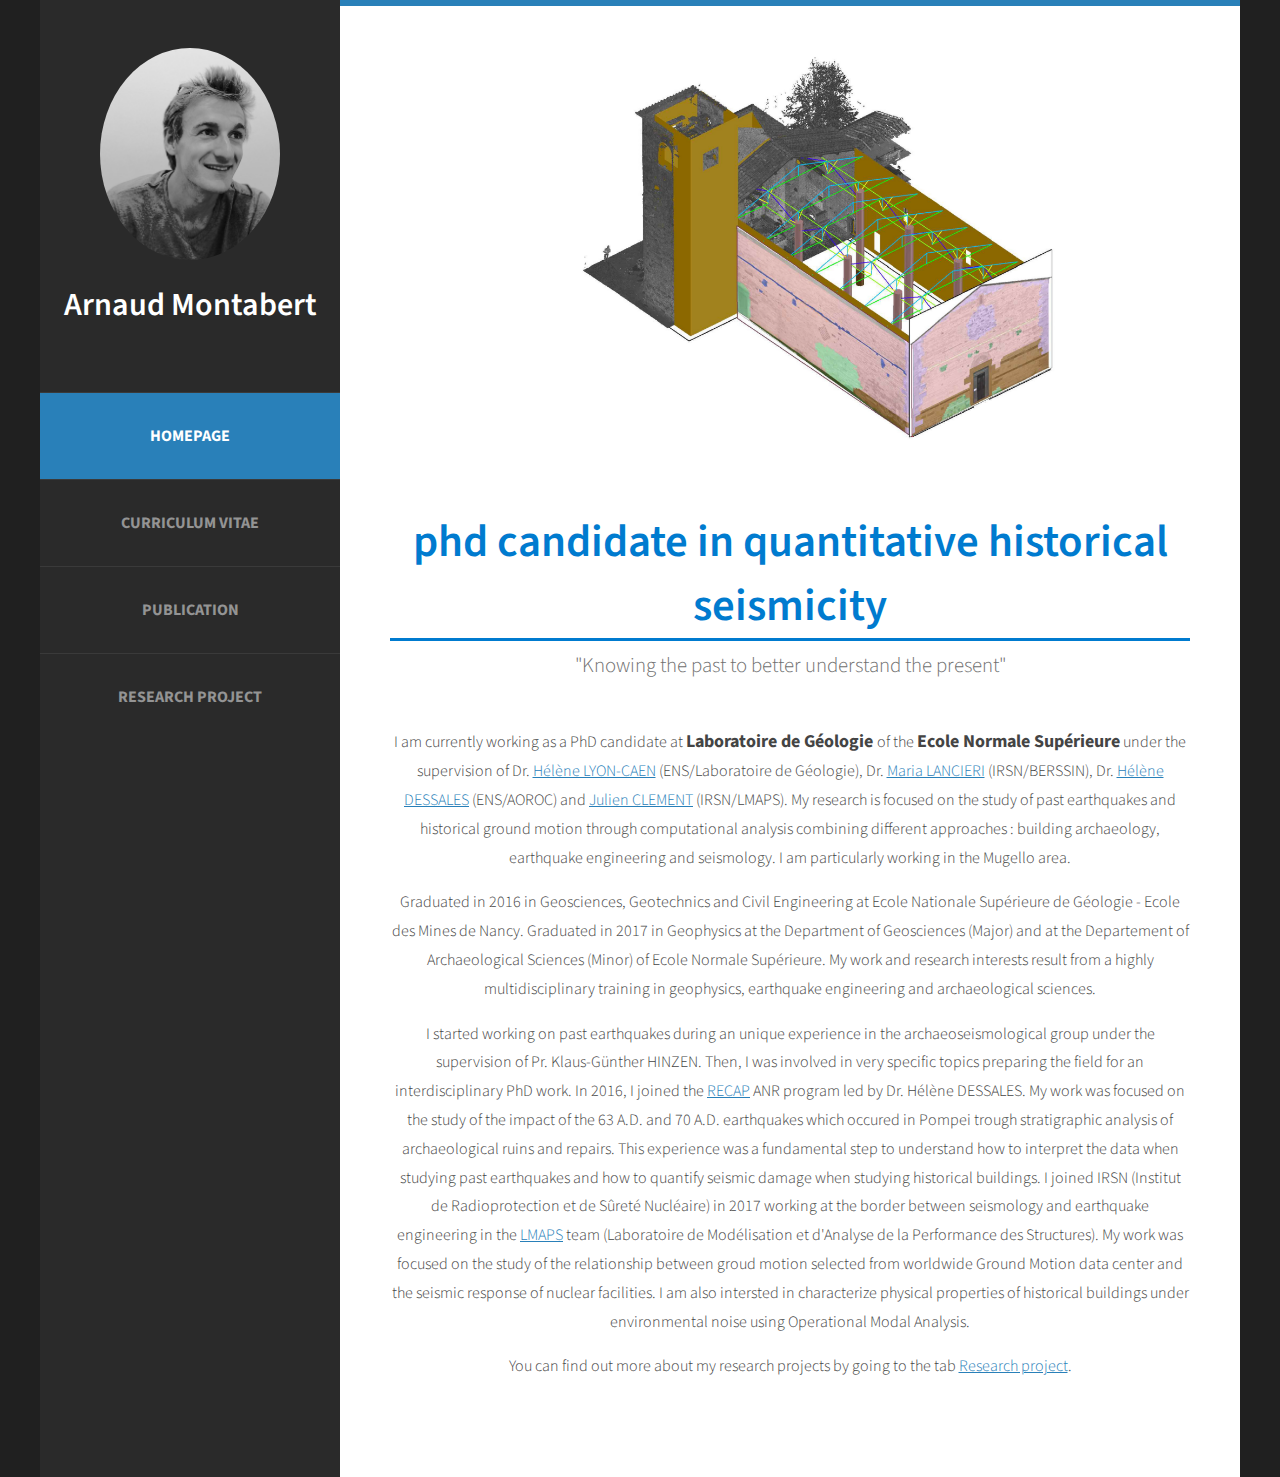
==== index.html @ 7a3ff45e "first commit" ====
<!DOCTYPE html PUBLIC "-//W3C//DTD XHTML 1.0 Strict//EN" "http://www.w3.org/TR/xhtml1/DTD/xhtml1-strict.dtd">
<!--
Design by TEMPLATED
http://templated.co
Released for free under the Creative Commons Attribution License

Name       : Skeleton 
Description: A two-column, fixed-width design with dark color scheme.
Version    : 1.0
Released   : 20130902

-->
<html xmlns="http://www.w3.org/1999/xhtml">
<head>
<meta http-equiv="Content-Type" content="text/html; charset=utf-8" />
<title>Arnaud Montabert : Early Career Researcher in historical seismicity</title>
<meta name="keywords" content="" />
<meta name="description" content="" />
<link href="http://fonts.googleapis.com/css?family=Source+Sans+Pro:200,300,400,600,700,900" rel="stylesheet" />
<link href="default.css" rel="stylesheet" type="text/css" media="all" />
<link href="fonts.css" rel="stylesheet" type="text/css" media="all" />

<!--[if IE 6]><link href="default_ie6.css" rel="stylesheet" type="text/css" /><![endif]-->

</head>
<body>
<div id="page" class="container">
	<div id="header">
		<div id="logo">
			<img src="images/Montabert_Arnaud.jpg" width="60%" alt="" />
			<h1><a href="#">Arnaud Montabert</a></h1>
		</div>
		<div id="menu">
			<ul>
				<li class="current_page_item"><a href="index.html" accesskey="1" title="">Homepage</a></li>
				<li><a href="./CV.html" accesskey="2" title="">Curriculum Vitae</a></li>
				<li><a href="./publication.html" accesskey="3" title="">Publication</a></li>
				<li><a href="./research.html" accesskey="4" title="">Research project</a></li>
			</ul>
		</div>
	</div>
	<div id="main">
		<div id="banner">
			<img src="images/background.png" width="80%" alt=""  />
		</div>
		<div id="welcome">
			<div class="title">
				<h2>PhD candidate in quantitative historical seismicity</h2>
				<span class="byline">"Knowing the past to better understand the present"</span>
			</div>
			<p>I am currently working as a PhD candidate at <strong>Laboratoire de Géologie </strong> of the <strong>Ecole Normale Supérieure</strong> under the supervision of Dr. <a href="http://www.geologie.ens.fr/spiplabocnrs/spip.php?article27&lang=fr" target="_blank">Hélène LYON-CAEN</a> (ENS/Laboratoire de Géologie), Dr.  <a href="https://www.linkedin.com/in/marialancieri/?originalSubdomain=fr" target="_blank">Maria LANCIERI</a> (IRSN/BERSSIN), Dr. <a href= "http://www.archeo.ens.fr/Dessales-Helene.html" target="_blank">Hélène DESSALES</a> (ENS/AOROC) and <a href="https://www.linkedin.com/in/julien-clement-0abb15167/?originalSubdomain=fr"  target="_blank">Julien CLEMENT</a> (IRSN/LMAPS). My research is focused on the study of past earthquakes and historical ground motion through computational analysis combining different approaches : building archaeology, earthquake engineering and seismology. I am particularly working in the Mugello area.
</p>
<p>
Graduated in 2016 in Geosciences, Geotechnics and Civil Engineering at Ecole Nationale Supérieure de Géologie - Ecole des Mines de Nancy. Graduated in 2017 in Geophysics at the Department of Geosciences (Major) and at the Departement of Archaeological Sciences (Minor) of Ecole Normale Supérieure. My work and research interests result from a highly multidisciplinary training in geophysics, earthquake engineering and archaeological sciences.
</p>
<p>
 I started working on past earthquakes during an unique experience in the archaeoseismological group under the supervision of Pr. Klaus-Günther HINZEN. Then, I was involved in very specific topics preparing the field for an interdisciplinary PhD work. In 2016, I joined the <a href="http://recap.huma-num.fr/webpublic/" accesskey="4" title="">RECAP</a> ANR program led by Dr. Hélène DESSALES. My work was focused on the study of the impact of the 63 A.D. and 70 A.D. earthquakes which occured in Pompei trough stratigraphic analysis of archaeological ruins and repairs. This experience was a fundamental step to understand how to interpret the data when studying past earthquakes and how to quantify seismic damage when studying historical buildings. I joined IRSN  (Institut de Radioprotection et de Sûreté Nucléaire) in 2017 working at the border between seismology and earthquake engineering in the <a href ="https://www.irsn.fr/FR/Larecherche/Organisation/equipes/surete-nucleaire/LMAPS/Pages/laboratoire-modelisation-analyse-performance-structures-LMAPS.aspx#.XxvxvhE6_0o" target = "_blanc" >LMAPS</a> team (Laboratoire de Modélisation et d'Analyse de la Performance des Structures). My work was focused on the study of the relationship between groud motion selected from worldwide Ground Motion data center and the seismic response of nuclear facilities. I am also intersted in characterize physical properties of historical buildings under environmental noise using Operational Modal Analysis.
 
</p>

<p>
You can find out more about my research projects by going to the tab <a href="#" accesskey="4" title="">Research project</a>.</p>
		</div>
<!--		<div id="featured">
			<div class="title">
				<h2>Maecenas lectus sapien</h2>
				<span class="byline">Integer sit amet aliquet pretium</span>
			</div>
			<ul class="style1">
				<li class="first">
					<p class="date"><a href="#">Jan<b>05</b></a></p>
					<h3>Amet sed volutpat mauris</h3>
					<p><a href="#">Consectetuer adipiscing elit. Nam pede erat, porta eu, lobortis eget, tempus et, tellus. Etiam neque. Vivamus consequat lorem at nisl. Nullam non wisi a sem semper eleifend. Etiam non felis. Donec ut ante.</a></p>
				</li>
				<li>
					<p class="date"><a href="#">Jan<b>03</b></a></p>
					<h3>Sagittis diam dolor amet</h3>
					<p><a href="#">Etiam non felis. Donec ut ante. In id eros. Suspendisse lacus turpis, cursus egestas at sem. Mauris quam enim, molestie. Donec leo, vivamus fermentum nibh in augue praesent congue rutrum.</a></p>
				</li>
				<li>
					<p class="date"><a href="#">Jan<b>01</b></a></p>
					<h3>Amet sed volutpat mauris</h3>
					<p><a href="#">Consectetuer adipiscing elit. Nam pede erat, porta eu, lobortis eget, tempus et, tellus. Etiam neque. Vivamus consequat lorem at nisl. Nullam non wisi a sem semper eleifend. Etiam non felis. Donec ut ante.</a></p>
				</li>
				<li>
					<p class="date"><a href="#">Dec<b>31</b></a></p>
					<h3>Sagittis diam dolor amet</h3>
					<p><a href="#">Etiam non felis. Donec ut ante. In id eros. Suspendisse lacus turpis, cursus egestas at sem. Mauris quam enim, molestie. Donec leo, vivamus fermentum nibh in augue praesent congue rutrum.</a></p>
				</li>
			</ul>
		</div>
		<div id="copyright">
			<span>&copy; Untitled. All rights reserved. | Photos by <a href="http://fotogrph.com/">Fotogrph</a></span>
			<span>Design by <a href="http://templated.co" rel="nofollow">TEMPLATED</a>.</span>
		</div>
	</div>
</div>-->
</body>
</html>
---- default.css ----
html, body
	{
		height: 100%;
	}
	
	body
	{
		margin: 0px;
		padding: 0px;
		background: #202020;
		font-family: 'Source Sans Pro', sans-serif;
		font-size: 12pt;
		font-weight: 300;
		color: #444444;
	}
	
	
	h1, h2, h3
	{
		margin: 0;
		padding: 0;
		font-weight: 600;
		color: #333333;
	}
	
	p, ol, ul
	{
		margin-top: 0;
	}
	
	ol, ul
	{
		padding: 0;
		list-style: none;
		list-style-type: disc;
	}
	
	p
	{
		line-height: 180%;
	}
	
	strong
	{
		font-weight : bold;
		font-size : 12px;
	}
	
	a
	{
		color: #2980b9;
	}
	
	a:hover
	{
		text-decoration: none;
	}
	
	.container
	{
		overflow: hidden;
		margin: 0em auto;
		width: 1200px;
	}
	
/*********************************************************************************/
/* Image Style                                                                   */
/*********************************************************************************/

	.image
	{
		display: inline-block;
	}
	
	.image img
	{
		display: block;
		width: 100%;
	}
	
	.image-full
	{
		display: block;
		width: 100%;
		margin: 0 0 2em 0;
	}
	
	.image-left
	{
		float: left;
		margin: 0 2em 2em 0;
	}
	
	.image-centered
	{
		display: block;
		margin: 0 0 2em 0;
	}
	
	.image-centered img
	{
		margin: 0 auto;
		width: auto;
	}

/*********************************************************************************/
/* List Styles                                                                   */
/*********************************************************************************/

	ul.style1
	{
		margin: 0 auto;
		padding: 0;
		width: 80%;
		overflow: hidden;
		list-style: none;
		text-align: left;
		color: #6c6c6c
	}
	
	ul.style1 li
	{
		padding: 1.6em 0em 0em 0em;
		margin: 0 0 2.5em 0;
		border-top: 1px solid rgba(0,0,0,.1); 
	}
	
	ul.style1 li:first-child
	{
		border-top: none;
	}
	
	ul.style1 p
	{
		margin: 0;
	}
	
	ul.style1 a
	{
		display: block;
		text-decoration: none;
		color: #2D2D2D;
	}
	
	ul.style1 a:hover
	{
		text-decoration: underline;
	}
	
	ul.style1 h3
	{
		padding: 1em 0em 5px 0em;
		text-transform: uppercase;
		font-size: 1em;
		font-weight: 400;
	}
	
	ul.style1 .first
	{
		padding-top: 0;
		background: none;
	}
	
	ul.style1 .date
	{
		float: left;
		position: relative;
		width: 80px;
		height: 70px;
		margin: 0.5em 1.5em 0em 0.5em;
		padding: 1.5em 0em 1.5em 0em;
		box-shadow: 0px 0px 0px 5px rgba(255,255,255,0.1);
		line-height: normal;
		text-align: center;
		text-transform: uppercase;
		text-shadow: 0px 1px 0px rgba(0,0,0,.2);
		font-size: 1em;
		font-weight: 400;
		border-right: 1px solid rgba(0,0,0,.1); 
	}
	
	ul.style1 .date:after
	{
		content: '';
		display: block;
		position: absolute;
		left: 0;
		top: 0;
		width: 100%;
		height: 100%;
		border-radius: 6px;
	}
	
	ul.style1 .date b
	{
		margin: 0;
		padding: 0;
		display: block;
		margin-top: -5px;
		font-size: 1.8em;
		font-weight: 700;
	}
	
	ul.style1 .date a
	{
	}
	
	ul.style1 .date a:hover
	{
		text-decoration: none;
	}


/*********************************************************************************/
/* Social Icon Styles                                                            */
/*********************************************************************************/

	ul.contact
	{
		margin: 0;
		padding: 2em 0em 0em 0em;
		list-style: none;
	}
	
	ul.contact li
	{
		display: inline-block;
		padding: 0em 0.30em;
		font-size: 1em;
	}
	
	ul.contact li span
	{
		display: none;
		margin: 0;
		padding: 0;
	}
	
	ul.contact li a
	{
		color: #FFF;
	}
	
	ul.contact li a:before
	{
		display: inline-block;
		background: #3f3f3f;
		width: 40px;
		height: 40px;
		line-height: 40px;
		border-radius: 20px;
		text-align: center;
		color: #FFFFFF;
	}
	
	ul.contact li a.icon-twitter:before { background: #2DAAE4; }
	ul.contact li a.icon-facebook:before { background: #39599F; }
	ul.contact li a.icon-dribbble:before { background: #C4376B;	}
	ul.contact li a.icon-tumblr:before { background: #31516A; }
	ul.contact li a.icon-rss:before { background: #F2600B; }

/*********************************************************************************/
/* Button Style                                                                  */
/*********************************************************************************/

	.button
	{
		display: inline-block;
		padding: 1em 3em 1em 2em;
		letter-spacing: 0.20em;
		text-decoration: none;
		text-transform: uppercase;
		font-weight: 400;
		font-size: 0.90em;
		color: #FFF;
	}
	
	.button:before
	{
		display: inline-block;
		background: #FFC31F;
		margin-right: 1em;
		width: 40px;
		height: 40px;
		line-height: 40px;
		border-radius: 20px;
		text-align: center;
		color: #272925;
	}
		
/*********************************************************************************/
/* 4-column                                                                      */
/*********************************************************************************/

	.box1,
	.box2,
	.box3,
	.box4
	{
		width: 235px;
	}
	
	.box1,
	.box2,
	.box3,
	{
		float: left;
		margin-right: 20px;
	}
	
	.box4
	{
		float: right;
	}
	
/*********************************************************************************/
/* 3-column                                                                      */
/*********************************************************************************/

	.boxA,
	.boxB,
	.boxC
	{
		width: 320px;
	}

	.boxA,
	.boxB,
	{
		float: left;
		margin-right: 20px;
	}
	
	.boxC
	{
		float: right;
	}

/*********************************************************************************/
/* 2-column                                                                      */
/*********************************************************************************/

	.tbox1,
	.tbox2
	{
		width: 575px;
	}
	
	.tbox1
	{
		float: left;
	}

	.tbox2
	{
		float: right;
	}

/*********************************************************************************/
/* Heading Titles                                                                */
/*********************************************************************************/

	.title
	{
		margin-bottom: 3em;
	}
	
	.title h2
	{
		text-transform: lowercase;
		font-size: 2.8em;
	}
	
	.title .byline
	{
		font-size: 1.3em;
		color: #6F6F6F;
	}
		
/*********************************************************************************/
/* Header                                                                        */
/*********************************************************************************/

	#header
	{
		position: relative;
		float: left;
		width: 300px;
		padding: 3em 0em;
	}

/*********************************************************************************/
/* Logo                                                                          */
/*********************************************************************************/

	#logo
	{
		text-align: center;
		margin-bottom: 4em;
	}
	
	#logo h1
	{
		display: block;
	}
	
	#logo a
	{
		text-decoration: none;
		color: #FFF;
	}
	
	#logo span
	{
		padding-right: 0.5em;
		text-transform: uppercase;
		font-size: 0.90em;
		color: rgba(255,255,255,0.3);
	}

	#logo span a
	{
		color: rgba(255,255,255,0.5);
	}
	
	#logo img
	{
		display: inline-block;
		margin-bottom: 1em;
		border-radius: 100%;
	}

/*********************************************************************************/
/* Menu                                                                          */
/*********************************************************************************/

	#menu
	{
	}
	
	#menu ul
	{
	}
	
	#menu li
	{
		border-top: 1px solid rgba(255,255,255,0.08);
	}
	
	#menu li a, #menu li span
	{
		display: block;
		padding: 2em 1.5em;
		text-align: center;
		text-decoration:  none;
		text-transform: uppercase;
		font-weight: 700;
		color: rgba(255,255,255,0.5);
	}
	
	#menu li:hover a, #menu li.active a, #menu li.active span
	{
	}
	
	#menu .current_page_item a
	{
		background: #2980b9;
		color: rgba(255,255,255,1);
	}
	
	#menu .icon
	{
	}

/*********************************************************************************/
/* Banner                                                                        */
/*********************************************************************************/

	#banner
	{
		margin-bottom: 4em;
	}

/*********************************************************************************/
/* Page                                                                          */
/*********************************************************************************/

	#page
	{
		background: #2a2a2a;
	}

/*********************************************************************************/
/* Main                                                                          */
/*********************************************************************************/

	#main
	{
		overflow: hidden;
		float: right;
		width: 800px;
		padding: 3em 50px 5em 50px;
		background: #FFF;
		border-top: 6px solid #2980b9;
		text-align: center;
	}

/*********************************************************************************/
/* Featured                                                                      */
/*********************************************************************************/

	#featured
	{
		overflow: hidden;
		margin-bottom: 3em;
		padding-top: 5em;
		border-top: 1px solid rgba(0,0,0,0.08);
	}

/*********************************************************************************/
/* Sidebar                                                                       */
/*********************************************************************************/

	#sidebar
	{
	}

/*********************************************************************************/
/* Footer                                                                        */
/*********************************************************************************/

	#footer
	{
	}

/*********************************************************************************/
/* Copyright                                                                     */
/*********************************************************************************/

	#copyright
	{
		overflow: hidden;
		padding: 5em 0em;
		border-top: 1px solid rgba(0,0,0,0.08);
	}
	
	#copyright span
	{
		display: block;
		letter-spacing: 0.20em;
		line-height: 2.5em;
		text-align: center;
		text-transform: uppercase;
		font-size: 0.80em;
		color: rgba(0,0,0,0.7);
	}
	
	#copyright a
	{
		text-decoration: none;
		color: rgba(0,0,0,0.9);
	}

	.fa
	{
		display: block;
		color: #000;
		background: red;
	}

/*********************************************************************************/
/* PUBLICATION                                                                   */
/*********************************************************************************/
.sec-right-pu{
	margin-left : 70px;			
}
p.forma-one-line-pu-l {
margin-bottom : 1px;
}
p.forma-one-line-pu-r {
margin-bottom : 1px;
}
p.forma-two-line-pu-l {
margin-bottom : 30px;
}
p.forma-two-line-pu-r {
margin-bottom : 1px;
}
p.forma-three-line-pu-l {
margin-bottom : 68px;
}
p.forma-three-line-pu-r {
margin-bottom : 10px;
}
p.forma-four-line-pu-l {
margin-bottom : 88px;
}
p.forma-four-line-pu-r {
margin-bottom : 1px;
}
p.forma-five-line-pu-l {
margin-bottom : 93px;
}
p.forma-five-line-pu-r {
margin-bottom : 93px;
}


/*********************************************************************************/
/* CV                                                                            */
/*********************************************************************************/
strong{
	font-size : 18px;
}
.section{
	margin-bottom : 20px;
	margin-top : 20px;
	text-align : justify;
}
h2{
	font-size : 20px;
	color : #007bcf;
	text-transform : uppercase;
	border-bottom : 3px solid #007bcf;
	margin-bottom : 10px;
}
.sec-left{
	float : left;
	font-weight : normal;
	font-weight : bold;
	font-style : italic;
	font-size : 16px;
}
.sec-right{
	margin-left : 150px;			
}
.sec-pres{
	margin-left : 1px;			
}
.sec-cl1{
	float : left;
	width : 500px;
	margin-right: 10px;
	font-weight : normal;
	font-size : 16px;
}
.sec-cl2{
	overflow: hidden;
}
.sec-cl3{
	margin-left: 500px;
	width : 300px;
}
.job_title{
	font-weight : bold;
	font-size : 16px;
}
.duree{
	font-weight : normal;
	font-style  : italic;
	font-size   : 14px;
}
/**************************************************************************/
/****                         EN TETE                                  ****/
/**************************************************************************/
p.forma-one-line-ent-l {
margin-bottom : 1px;
}
p.forma-one-line-ent-r {
margin-bottom : 1px;
line-height: 20px;
}
p.forma-six-line-ent-l {
margin-bottom : 1px;
}
p.forma-six-line-ent-r {
margin-bottom : 1px;
line-height: 30px;
}

/**************************************************************************/
/****         definition des paragraphes pour FORMATIONS               ****/
/**************************************************************************/
/*left section */
p.forma-one-line-ed-l {
margin-bottom : 1px;
}
p.forma-two-line-ed-l {
margin-bottom : 30px;
}
p.forma-three-line-ed-l {
margin-bottom : 58px;
}
p.forma-four-line-ed-l {
margin-bottom : 90px;
}
p.forma-five-line-ed-l {
margin-bottom : 97px;
}
p.forma-nine-line-ed-l {
margin-bottom : 182px;
}


/*right section */
p.forma-one-line-ed-r {
margin-bottom : 1px;
}
p.forma-two-line-ed-r {
margin-bottom : 1px;
}
p.forma-three-line-ed-r {
margin-bottom : 1px;
}
p.forma-four-line-ed-r {
margin-bottom : 1px;
}
p.forma-five-line-ed-r {
margin-bottom : 1px;
}
p.forma-nine-line-ed-r {
margin-bottom : 1px;
/*line-height: 20px;*/

}


/**************************************************************************/
/****         definition des paragraphes pour EXPERIENCES              ****/
/**************************************************************************/

p.forma-one-line-exp-l {
margin-bottom : 0px;
}
p.forma-two-line-exp-l {
margin-bottom : 28px;
}
p.forma-three-line-exp-l {
margin-bottom : 30px;
}
p.forma-four-line-exp-l {
margin-bottom : 70px;
}
p.forma-five-line-exp-l {
margin-bottom : 88px;
}
p.forma-six-line-exp-l {
margin-bottom : 115px;
}

p.forma-one-line-exp-r {
margin-bottom : 1px;
}
p.forma-two-line-exp-r {
margin-bottom : 1px;
}
p.forma-three-line-exp-r {
margin-bottom : 1px;
}
p.forma-four-line-exp-r {
margin-bottom : 1px;
}
p.forma-five-line-exp-r {
margin-bottom : 1px;
}
p.forma-six-line-exp-r {
margin-bottom : 1px;
}
/**************************************************************************/
/****                             REAL LIFE                            ****/
/**************************************************************************/
p.forma-one-line-sp-l {
margin-bottom : 1px;
}
p.forma-one-line-sp-r {
margin-bottom : 1px;
}
p.forma-two-line-sp-l {
margin-bottom : 30px;
}
p.forma-two-line-sp-r {
margin-bottom : 1px;
}
p.forma-three-line-sp-l {
margin-bottom : 30px;
}
p.forma-three-line-sp-r {
margin-bottom : 1px;
}
---- fonts.css ----
@charset 'UTF-8';

@font-face{font-family:'FontAwesome';src:url('font/fontawesome-webfont.eot?v=4.0.1');src:url('font/fontawesome-webfont.eot?#iefix&v=4.0.1') format('embedded-opentype'),url('font/fontawesome-webfont.woff?v=4.0.1') format('woff'),url('font/fontawesome-webfont.ttf?v=4.0.1') format('truetype'),url('font/fontawesome-webfont.svg?v=4.0.1#fontawesomeregular') format('svg');font-weight:normal;font-style:normal}

/*********************************************************************************/
/* Icons                                                                         */
/* Powered by Font Awesome by Dave Gandy | http://fontawesome.io                 */
/* Licensed under the SIL OFL 1.1 (font), MIT (CSS)                              */
/*********************************************************************************/

	.fa
	{
		text-decoration: none;
	}

		.fa:before
		{
			display:inline-block;
			font-family: FontAwesome;
			font-size: 1.25em;
			text-decoration: none;
			font-style: normal;
			font-weight: normal;
			line-height: 1;
			-webkit-font-smoothing:antialiased;
			-moz-osx-font-smoothing:grayscale;
		}

		.fa-lg{font-size:1.3333333333333333em;line-height:.75em;vertical-align:-15%}
		.fa-2x{font-size:2em}
		.fa-3x{font-size:3em}
		.fa-4x{font-size:4em}
		.fa-5x{font-size:5em}
		.fa-fw{width:1.2857142857142858em;text-align:center}
		.fa-ul{padding-left:0;margin-left:2.142857142857143em;list-style-type:none}.fa-ul>li{position:relative}
		.fa-li{position:absolute;left:-2.142857142857143em;width:2.142857142857143em;top:.14285714285714285em;text-align:center}.fa-li.fa-lg{left:-1.8571428571428572em}
		.fa-border{padding:.2em .25em .15em;border:solid .08em #eee;border-radius:.1em}
		.pull-right{float:right}
		.pull-left{float:left}
		.fa.pull-left{margin-right:.3em}
		.fa.pull-right{margin-left:.3em}
		.fa-spin{-webkit-animation:spin 2s infinite linear;-moz-animation:spin 2s infinite linear;-o-animation:spin 2s infinite linear;animation:spin 2s infinite linear}
		@-moz-keyframes spin{0%{-moz-transform:rotate(0deg)} 100%{-moz-transform:rotate(359deg)}}@-webkit-keyframes spin{0%{-webkit-transform:rotate(0deg)} 100%{-webkit-transform:rotate(359deg)}}@-o-keyframes spin{0%{-o-transform:rotate(0deg)} 100%{-o-transform:rotate(359deg)}}@-ms-keyframes spin{0%{-ms-transform:rotate(0deg)} 100%{-ms-transform:rotate(359deg)}}@keyframes spin{0%{transform:rotate(0deg)} 100%{transform:rotate(359deg)}}.fa-rotate-90{filter:progid:DXImageTransform.Microsoft.BasicImage(rotation=1);-webkit-transform:rotate(90deg);-moz-transform:rotate(90deg);-ms-transform:rotate(90deg);-o-transform:rotate(90deg);transform:rotate(90deg)}
		.fa-rotate-180{filter:progid:DXImageTransform.Microsoft.BasicImage(rotation=2);-webkit-transform:rotate(180deg);-moz-transform:rotate(180deg);-ms-transform:rotate(180deg);-o-transform:rotate(180deg);transform:rotate(180deg)}
		.fa-rotate-270{filter:progid:DXImageTransform.Microsoft.BasicImage(rotation=3);-webkit-transform:rotate(270deg);-moz-transform:rotate(270deg);-ms-transform:rotate(270deg);-o-transform:rotate(270deg);transform:rotate(270deg)}
		.fa-flip-horizontal{filter:progid:DXImageTransform.Microsoft.BasicImage(rotation=0, mirror=1);-webkit-transform:scale(-1, 1);-moz-transform:scale(-1, 1);-ms-transform:scale(-1, 1);-o-transform:scale(-1, 1);transform:scale(-1, 1)}
		.fa-flip-vertical{filter:progid:DXImageTransform.Microsoft.BasicImage(rotation=2, mirror=1);-webkit-transform:scale(1, -1);-moz-transform:scale(1, -1);-ms-transform:scale(1, -1);-o-transform:scale(1, -1);transform:scale(1, -1)}
		.fa-stack{position:relative;display:inline-block;width:2em;height:2em;line-height:2em;vertical-align:middle}
		.fa-stack-1x,.fa-stack-2x{position:absolute;left:0;width:100%;text-align:center}
		.fa-stack-1x{line-height:inherit}
		.fa-stack-2x{font-size:2em}
		.fa-inverse{color:#fff}
		.fa-glass:before{content:"\f000"}
		.fa-music:before{content:"\f001"}
		.fa-search:before{content:"\f002"}
		.fa-envelope-o:before{content:"\f003"}
		.fa-heart:before{content:"\f004"}
		.fa-star:before{content:"\f005"}
		.fa-star-o:before{content:"\f006"}
		.fa-user:before{content:"\f007"}
		.fa-film:before{content:"\f008"}
		.fa-th-large:before{content:"\f009"}
		.fa-th:before{content:"\f00a"}
		.fa-th-list:before{content:"\f00b"}
		.fa-check:before{content:"\f00c"}
		.fa-times:before{content:"\f00d"}
		.fa-search-plus:before{content:"\f00e"}
		.fa-search-minus:before{content:"\f010"}
		.fa-power-off:before{content:"\f011"}
		.fa-signal:before{content:"\f012"}
		.fa-gear:before,.fa-cog:before{content:"\f013"}
		.fa-trash-o:before{content:"\f014"}
		.fa-home:before{content:"\f015"}
		.fa-file-o:before{content:"\f016"}
		.fa-clock-o:before{content:"\f017"}
		.fa-road:before{content:"\f018"}
		.fa-download:before{content:"\f019"}
		.fa-arrow-circle-o-down:before{content:"\f01a"}
		.fa-arrow-circle-o-up:before{content:"\f01b"}
		.fa-inbox:before{content:"\f01c"}
		.fa-play-circle-o:before{content:"\f01d"}
		.fa-rotate-right:before,.fa-repeat:before{content:"\f01e"}
		.fa-refresh:before{content:"\f021"}
		.fa-list-alt:before{content:"\f022"}
		.fa-lock:before{content:"\f023"}
		.fa-flag:before{content:"\f024"}
		.fa-headphones:before{content:"\f025"}
		.fa-volume-off:before{content:"\f026"}
		.fa-volume-down:before{content:"\f027"}
		.fa-volume-up:before{content:"\f028"}
		.fa-qrcode:before{content:"\f029"}
		.fa-barcode:before{content:"\f02a"}
		.fa-tag:before{content:"\f02b"}
		.fa-tags:before{content:"\f02c"}
		.fa-book:before{content:"\f02d"}
		.fa-bookmark:before{content:"\f02e"}
		.fa-print:before{content:"\f02f"}
		.fa-camera:before{content:"\f030"}
		.fa-font:before{content:"\f031"}
		.fa-bold:before{content:"\f032"}
		.fa-italic:before{content:"\f033"}
		.fa-text-height:before{content:"\f034"}
		.fa-text-width:before{content:"\f035"}
		.fa-align-left:before{content:"\f036"}
		.fa-align-center:before{content:"\f037"}
		.fa-align-right:before{content:"\f038"}
		.fa-align-justify:before{content:"\f039"}
		.fa-list:before{content:"\f03a"}
		.fa-dedent:before,.fa-outdent:before{content:"\f03b"}
		.fa-indent:before{content:"\f03c"}
		.fa-video-camera:before{content:"\f03d"}
		.fa-picture-o:before{content:"\f03e"}
		.fa-pencil:before{content:"\f040"}
		.fa-map-marker:before{content:"\f041"}
		.fa-adjust:before{content:"\f042"}
		.fa-tint:before{content:"\f043"}
		.fa-edit:before,.fa-pencil-square-o:before{content:"\f044"}
		.fa-share-square-o:before{content:"\f045"}
		.fa-check-square-o:before{content:"\f046"}
		.fa-move:before{content:"\f047"}
		.fa-step-backward:before{content:"\f048"}
		.fa-fast-backward:before{content:"\f049"}
		.fa-backward:before{content:"\f04a"}
		.fa-play:before{content:"\f04b"}
		.fa-pause:before{content:"\f04c"}
		.fa-stop:before{content:"\f04d"}
		.fa-forward:before{content:"\f04e"}
		.fa-fast-forward:before{content:"\f050"}
		.fa-step-forward:before{content:"\f051"}
		.fa-eject:before{content:"\f052"}
		.fa-chevron-left:before{content:"\f053"}
		.fa-chevron-right:before{content:"\f054"}
		.fa-plus-circle:before{content:"\f055"}
		.fa-minus-circle:before{content:"\f056"}
		.fa-times-circle:before{content:"\f057"}
		.fa-check-circle:before{content:"\f058"}
		.fa-question-circle:before{content:"\f059"}
		.fa-info-circle:before{content:"\f05a"}
		.fa-crosshairs:before{content:"\f05b"}
		.fa-times-circle-o:before{content:"\f05c"}
		.fa-check-circle-o:before{content:"\f05d"}
		.fa-ban:before{content:"\f05e"}
		.fa-arrow-left:before{content:"\f060"}
		.fa-arrow-right:before{content:"\f061"}
		.fa-arrow-up:before{content:"\f062"}
		.fa-arrow-down:before{content:"\f063"}
		.fa-mail-forward:before,.fa-share:before{content:"\f064"}
		.fa-resize-full:before{content:"\f065"}
		.fa-resize-small:before{content:"\f066"}
		.fa-plus:before{content:"\f067"}
		.fa-minus:before{content:"\f068"}
		.fa-asterisk:before{content:"\f069"}
		.fa-exclamation-circle:before{content:"\f06a"}
		.fa-gift:before{content:"\f06b"}
		.fa-leaf:before{content:"\f06c"}
		.fa-fire:before{content:"\f06d"}
		.fa-eye:before{content:"\f06e"}
		.fa-eye-slash:before{content:"\f070"}
		.fa-warning:before,.fa-exclamation-triangle:before{content:"\f071"}
		.fa-plane:before{content:"\f072"}
		.fa-calendar:before{content:"\f073"}
		.fa-random:before{content:"\f074"}
		.fa-comment:before{content:"\f075"}
		.fa-magnet:before{content:"\f076"}
		.fa-chevron-up:before{content:"\f077"}
		.fa-chevron-down:before{content:"\f078"}
		.fa-retweet:before{content:"\f079"}
		.fa-shopping-cart:before{content:"\f07a"}
		.fa-folder:before{content:"\f07b"}
		.fa-folder-open:before{content:"\f07c"}
		.fa-resize-vertical:before{content:"\f07d"}
		.fa-resize-horizontal:before{content:"\f07e"}
		.fa-bar-chart-o:before{content:"\f080"}
		.fa-twitter-square:before{content:"\f081"}
		.fa-facebook-square:before{content:"\f082"}
		.fa-camera-retro:before{content:"\f083"}
		.fa-key:before{content:"\f084"}
		.fa-gears:before,.fa-cogs:before{content:"\f085"}
		.fa-comments:before{content:"\f086"}
		.fa-thumbs-o-up:before{content:"\f087"}
		.fa-thumbs-o-down:before{content:"\f088"}
		.fa-star-half:before{content:"\f089"}
		.fa-heart-o:before{content:"\f08a"}
		.fa-sign-out:before{content:"\f08b"}
		.fa-linkedin-square:before{content:"\f08c"}
		.fa-thumb-tack:before{content:"\f08d"}
		.fa-external-link:before{content:"\f08e"}
		.fa-sign-in:before{content:"\f090"}
		.fa-trophy:before{content:"\f091"}
		.fa-github-square:before{content:"\f092"}
		.fa-upload:before{content:"\f093"}
		.fa-lemon-o:before{content:"\f094"}
		.fa-phone:before{content:"\f095"}
		.fa-square-o:before{content:"\f096"}
		.fa-bookmark-o:before{content:"\f097"}
		.fa-phone-square:before{content:"\f098"}
		.fa-twitter:before{content:"\f099"}
		.fa-facebook:before{content:"\f09a"}
		.fa-github:before{content:"\f09b"}
		.fa-unlock:before{content:"\f09c"}
		.fa-credit-card:before{content:"\f09d"}
		.fa-rss:before{content:"\f09e"}
		.fa-hdd-o:before{content:"\f0a0"}
		.fa-bullhorn:before{content:"\f0a1"}
		.fa-bell:before{content:"\f0f3"}
		.fa-certificate:before{content:"\f0a3"}
		.fa-hand-o-right:before{content:"\f0a4"}
		.fa-hand-o-left:before{content:"\f0a5"}
		.fa-hand-o-up:before{content:"\f0a6"}
		.fa-hand-o-down:before{content:"\f0a7"}
		.fa-arrow-circle-left:before{content:"\f0a8"}
		.fa-arrow-circle-right:before{content:"\f0a9"}
		.fa-arrow-circle-up:before{content:"\f0aa"}
		.fa-arrow-circle-down:before{content:"\f0ab"}
		.fa-globe:before{content:"\f0ac"}
		.fa-wrench:before{content:"\f0ad"}
		.fa-tasks:before{content:"\f0ae"}
		.fa-filter:before{content:"\f0b0"}
		.fa-briefcase:before{content:"\f0b1"}
		.fa-fullscreen:before{content:"\f0b2"}
		.fa-group:before{content:"\f0c0"}
		.fa-chain:before,.fa-link:before{content:"\f0c1"}
		.fa-cloud:before{content:"\f0c2"}
		.fa-flask:before{content:"\f0c3"}
		.fa-cut:before,.fa-scissors:before{content:"\f0c4"}
		.fa-copy:before,.fa-files-o:before{content:"\f0c5"}
		.fa-paperclip:before{content:"\f0c6"}
		.fa-save:before,.fa-floppy-o:before{content:"\f0c7"}
		.fa-square:before{content:"\f0c8"}
		.fa-reorder:before{content:"\f0c9"}
		.fa-list-ul:before{content:"\f0ca"}
		.fa-list-ol:before{content:"\f0cb"}
		.fa-strikethrough:before{content:"\f0cc"}
		.fa-underline:before{content:"\f0cd"}
		.fa-table:before{content:"\f0ce"}
		.fa-magic:before{content:"\f0d0"}
		.fa-truck:before{content:"\f0d1"}
		.fa-pinterest:before{content:"\f0d2"}
		.fa-pinterest-square:before{content:"\f0d3"}
		.fa-google-plus-square:before{content:"\f0d4"}
		.fa-google-plus:before{content:"\f0d5"}
		.fa-money:before{content:"\f0d6"}
		.fa-caret-down:before{content:"\f0d7"}
		.fa-caret-up:before{content:"\f0d8"}
		.fa-caret-left:before{content:"\f0d9"}
		.fa-caret-right:before{content:"\f0da"}
		.fa-columns:before{content:"\f0db"}
		.fa-unsorted:before,.fa-sort:before{content:"\f0dc"}
		.fa-sort-down:before,.fa-sort-asc:before{content:"\f0dd"}
		.fa-sort-up:before,.fa-sort-desc:before{content:"\f0de"}
		.fa-envelope:before{content:"\f0e0"}
		.fa-linkedin:before{content:"\f0e1"}
		.fa-rotate-left:before,.fa-undo:before{content:"\f0e2"}
		.fa-legal:before,.fa-gavel:before{content:"\f0e3"}
		.fa-dashboard:before,.fa-tachometer:before{content:"\f0e4"}
		.fa-comment-o:before{content:"\f0e5"}
		.fa-comments-o:before{content:"\f0e6"}
		.fa-flash:before,.fa-bolt:before{content:"\f0e7"}
		.fa-sitemap:before{content:"\f0e8"}
		.fa-umbrella:before{content:"\f0e9"}
		.fa-paste:before,.fa-clipboard:before{content:"\f0ea"}
		.fa-lightbulb-o:before{content:"\f0eb"}
		.fa-exchange:before{content:"\f0ec"}
		.fa-cloud-download:before{content:"\f0ed"}
		.fa-cloud-upload:before{content:"\f0ee"}
		.fa-user-md:before{content:"\f0f0"}
		.fa-stethoscope:before{content:"\f0f1"}
		.fa-suitcase:before{content:"\f0f2"}
		.fa-bell-o:before{content:"\f0a2"}
		.fa-coffee:before{content:"\f0f4"}
		.fa-cutlery:before{content:"\f0f5"}
		.fa-file-text-o:before{content:"\f0f6"}
		.fa-building:before{content:"\f0f7"}
		.fa-hospital:before{content:"\f0f8"}
		.fa-ambulance:before{content:"\f0f9"}
		.fa-medkit:before{content:"\f0fa"}
		.fa-fighter-jet:before{content:"\f0fb"}
		.fa-beer:before{content:"\f0fc"}
		.fa-h-square:before{content:"\f0fd"}
		.fa-plus-square:before{content:"\f0fe"}
		.fa-angle-double-left:before{content:"\f100"}
		.fa-angle-double-right:before{content:"\f101"}
		.fa-angle-double-up:before{content:"\f102"}
		.fa-angle-double-down:before{content:"\f103"}
		.fa-angle-left:before{content:"\f104"}
		.fa-angle-right:before{content:"\f105"}
		.fa-angle-up:before{content:"\f106"}
		.fa-angle-down:before{content:"\f107"}
		.fa-desktop:before{content:"\f108"}
		.fa-laptop:before{content:"\f109"}
		.fa-tablet:before{content:"\f10a"}
		.fa-mobile-phone:before,.fa-mobile:before{content:"\f10b"}
		.fa-circle-o:before{content:"\f10c"}
		.fa-quote-left:before{content:"\f10d"}
		.fa-quote-right:before{content:"\f10e"}
		.fa-spinner:before{content:"\f110"}
		.fa-circle:before{content:"\f111"}
		.fa-mail-reply:before,.fa-reply:before{content:"\f112"}
		.fa-github-alt:before{content:"\f113"}
		.fa-folder-o:before{content:"\f114"}
		.fa-folder-open-o:before{content:"\f115"}
		.fa-expand-o:before{content:"\f116"}
		.fa-collapse-o:before{content:"\f117"}
		.fa-smile-o:before{content:"\f118"}
		.fa-frown-o:before{content:"\f119"}
		.fa-meh-o:before{content:"\f11a"}
		.fa-gamepad:before{content:"\f11b"}
		.fa-keyboard-o:before{content:"\f11c"}
		.fa-flag-o:before{content:"\f11d"}
		.fa-flag-checkered:before{content:"\f11e"}
		.fa-terminal:before{content:"\f120"}
		.fa-code:before{content:"\f121"}
		.fa-reply-all:before{content:"\f122"}
		.fa-mail-reply-all:before{content:"\f122"}
		.fa-star-half-empty:before,.fa-star-half-full:before,.fa-star-half-o:before{content:"\f123"}
		.fa-location-arrow:before{content:"\f124"}
		.fa-crop:before{content:"\f125"}
		.fa-code-fork:before{content:"\f126"}
		.fa-unlink:before,.fa-chain-broken:before{content:"\f127"}
		.fa-question:before{content:"\f128"}
		.fa-info:before{content:"\f129"}
		.fa-exclamation:before{content:"\f12a"}
		.fa-superscript:before{content:"\f12b"}
		.fa-subscript:before{content:"\f12c"}
		.fa-eraser:before{content:"\f12d"}
		.fa-puzzle-piece:before{content:"\f12e"}
		.fa-microphone:before{content:"\f130"}
		.fa-microphone-slash:before{content:"\f131"}
		.fa-shield:before{content:"\f132"}
		.fa-calendar-o:before{content:"\f133"}
		.fa-fire-extinguisher:before{content:"\f134"}
		.fa-rocket:before{content:"\f135"}
		.fa-maxcdn:before{content:"\f136"}
		.fa-chevron-circle-left:before{content:"\f137"}
		.fa-chevron-circle-right:before{content:"\f138"}
		.fa-chevron-circle-up:before{content:"\f139"}
		.fa-chevron-circle-down:before{content:"\f13a"}
		.fa-html5:before{content:"\f13b"}
		.fa-css3:before{content:"\f13c"}
		.fa-anchor:before{content:"\f13d"}
		.fa-unlock-o:before{content:"\f13e"}
		.fa-bullseye:before{content:"\f140"}
		.fa-ellipsis-horizontal:before{content:"\f141"}
		.fa-ellipsis-vertical:before{content:"\f142"}
		.fa-rss-square:before{content:"\f143"}
		.fa-play-circle:before{content:"\f144"}
		.fa-ticket:before{content:"\f145"}
		.fa-minus-square:before{content:"\f146"}
		.fa-minus-square-o:before{content:"\f147"}
		.fa-level-up:before{content:"\f148"}
		.fa-level-down:before{content:"\f149"}
		.fa-check-square:before{content:"\f14a"}
		.fa-pencil-square:before{content:"\f14b"}
		.fa-external-link-square:before{content:"\f14c"}
		.fa-share-square:before{content:"\f14d"}
		.fa-compass:before{content:"\f14e"}
		.fa-toggle-down:before,.fa-caret-square-o-down:before{content:"\f150"}
		.fa-toggle-up:before,.fa-caret-square-o-up:before{content:"\f151"}
		.fa-toggle-right:before,.fa-caret-square-o-right:before{content:"\f152"}
		.fa-euro:before,.fa-eur:before{content:"\f153"}
		.fa-gbp:before{content:"\f154"}
		.fa-dollar:before,.fa-usd:before{content:"\f155"}
		.fa-rupee:before,.fa-inr:before{content:"\f156"}
		.fa-cny:before,.fa-rmb:before,.fa-yen:before,.fa-jpy:before{content:"\f157"}
		.fa-ruble:before,.fa-rouble:before,.fa-rub:before{content:"\f158"}
		.fa-won:before,.fa-krw:before{content:"\f159"}
		.fa-bitcoin:before,.fa-btc:before{content:"\f15a"}
		.fa-file:before{content:"\f15b"}
		.fa-file-text:before{content:"\f15c"}
		.fa-sort-alpha-asc:before{content:"\f15d"}
		.fa-sort-alpha-desc:before{content:"\f15e"}
		.fa-sort-amount-asc:before{content:"\f160"}
		.fa-sort-amount-desc:before{content:"\f161"}
		.fa-sort-numeric-asc:before{content:"\f162"}
		.fa-sort-numeric-desc:before{content:"\f163"}
		.fa-thumbs-up:before{content:"\f164"}
		.fa-thumbs-down:before{content:"\f165"}
		.fa-youtube-square:before{content:"\f166"}
		.fa-youtube:before{content:"\f167"}
		.fa-xing:before{content:"\f168"}
		.fa-xing-square:before{content:"\f169"}
		.fa-youtube-play:before{content:"\f16a"}
		.fa-dropbox:before{content:"\f16b"}
		.fa-stack-overflow:before{content:"\f16c"}
		.fa-instagram:before{content:"\f16d"}
		.fa-flickr:before{content:"\f16e"}
		.fa-adn:before{content:"\f170"}
		.fa-bitbucket:before{content:"\f171"}
		.fa-bitbucket-square:before{content:"\f172"}
		.fa-tumblr:before{content:"\f173"}
		.fa-tumblr-square:before{content:"\f174"}
		.fa-long-arrow-down:before{content:"\f175"}
		.fa-long-arrow-up:before{content:"\f176"}
		.fa-long-arrow-left:before{content:"\f177"}
		.fa-long-arrow-right:before{content:"\f178"}
		.fa-apple:before{content:"\f179"}
		.fa-windows:before{content:"\f17a"}
		.fa-android:before{content:"\f17b"}
		.fa-linux:before{content:"\f17c"}
		.fa-dribbble:before{content:"\f17d"}
		.fa-skype:before{content:"\f17e"}
		.fa-foursquare:before{content:"\f180"}
		.fa-trello:before{content:"\f181"}
		.fa-female:before{content:"\f182"}
		.fa-male:before{content:"\f183"}
		.fa-gittip:before{content:"\f184"}
		.fa-sun-o:before{content:"\f185"}
		.fa-moon-o:before{content:"\f186"}
		.fa-archive:before{content:"\f187"}
		.fa-bug:before{content:"\f188"}
		.fa-vk:before{content:"\f189"}
		.fa-weibo:before{content:"\f18a"}
		.fa-renren:before{content:"\f18b"}
		.fa-pagelines:before{content:"\f18c"}
		.fa-stack-exchange:before{content:"\f18d"}
		.fa-arrow-circle-o-right:before{content:"\f18e"}
		.fa-arrow-circle-o-left:before{content:"\f190"}
		.fa-toggle-left:before,.fa-caret-square-o-left:before{content:"\f191"}
		.fa-dot-circle-o:before{content:"\f192"}
		.fa-wheelchair:before{content:"\f193"}
		.fa-vimeo-square:before{content:"\f194"}
		.fa-turkish-lira:before,.fa-try:before{content:"\f195"}
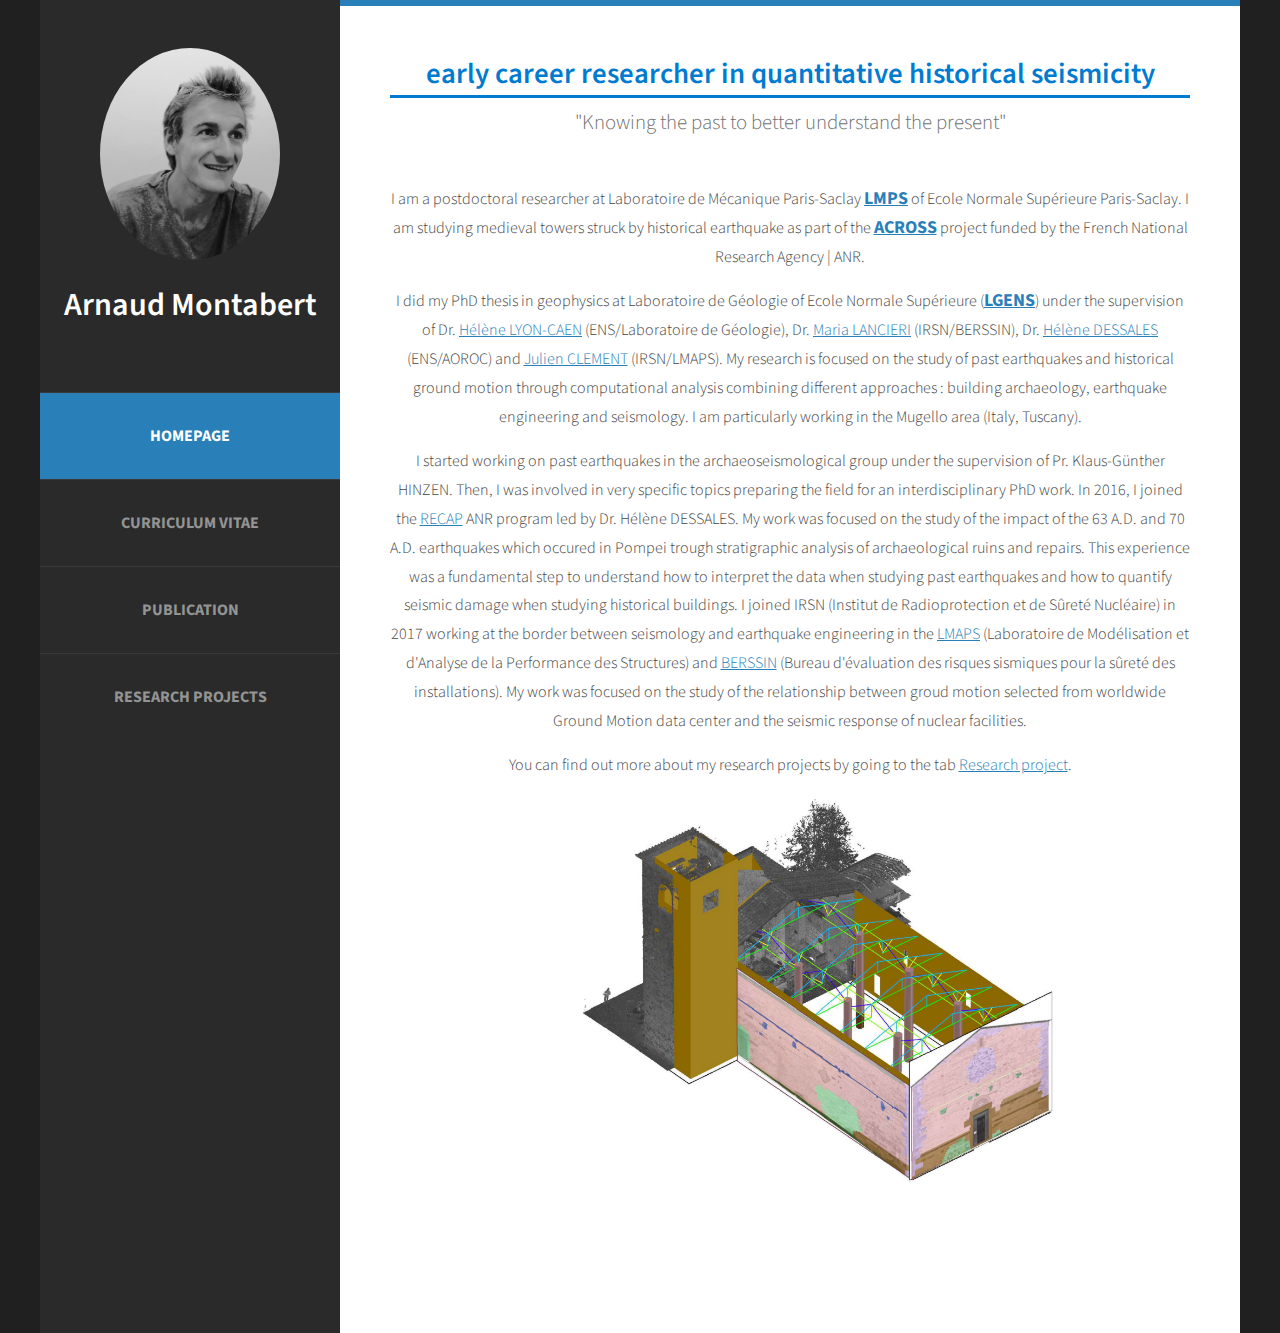
==== commit db1bea09: "Mis a jour de la page de presentation + CV + publications + ecriture de la page Research project" ====
--- a/index.html
+++ b/index.html
@@ -35,31 +35,37 @@
 				<li class="current_page_item"><a href="index.html" accesskey="1" title="">Homepage</a></li>
 				<li><a href="./CV.html" accesskey="2" title="">Curriculum Vitae</a></li>
 				<li><a href="./publication.html" accesskey="3" title="">Publication</a></li>
-				<li><a href="./research.html" accesskey="4" title="">Research project</a></li>
+				<li><a href="./research.html" accesskey="4" title="">Research projects</a></li>
 			</ul>
 		</div>
 	</div>
 	<div id="main">
-		<div id="banner">
+		<!--<div id="banner">
 			<img src="images/background.png" width="80%" alt=""  />
-		</div>
+		</div>-->
 		<div id="welcome">
 			<div class="title">
-				<h2>PhD candidate in quantitative historical seismicity</h2>
+				<h2>Early Career Researcher in quantitative historical seismicity</h2>
 				<span class="byline">"Knowing the past to better understand the present"</span>
 			</div>
-			<p>I am currently working as a PhD candidate at <strong>Laboratoire de Géologie </strong> of the <strong>Ecole Normale Supérieure</strong> under the supervision of Dr. <a href="http://www.geologie.ens.fr/spiplabocnrs/spip.php?article27&lang=fr" target="_blank">Hélène LYON-CAEN</a> (ENS/Laboratoire de Géologie), Dr.  <a href="https://www.linkedin.com/in/marialancieri/?originalSubdomain=fr" target="_blank">Maria LANCIERI</a> (IRSN/BERSSIN), Dr. <a href= "http://www.archeo.ens.fr/Dessales-Helene.html" target="_blank">Hélène DESSALES</a> (ENS/AOROC) and <a href="https://www.linkedin.com/in/julien-clement-0abb15167/?originalSubdomain=fr"  target="_blank">Julien CLEMENT</a> (IRSN/LMAPS). My research is focused on the study of past earthquakes and historical ground motion through computational analysis combining different approaches : building archaeology, earthquake engineering and seismology. I am particularly working in the Mugello area.
+			<p>
+			I am a postdoctoral researcher at Laboratoire de Mécanique Paris-Saclay <strong><a href="https://ens-paris-saclay.fr/recherche/laboratoires-et-instituts/laboratoire-de-mecanique-paris-saclay-lmps" target="_blank">LMPS</a></strong> of Ecole Normale Supérieure Paris-Saclay. I am studying medieval towers struck by historical earthquake as part of the <strong> <a href="https://across-project.github.io/" target="_blank">ACROSS</a></strong> project funded by the French National Research Agency | ANR. 
+			</p>
+
+			<p>I did my PhD thesis in geophysics at Laboratoire de Géologie of Ecole Normale Supérieure (<strong><a href="http://www.geologie.ens.fr" target="_blank">LGENS</a></strong>) under the supervision of Dr. <a href="http://www.geologie.ens.fr/spiplabocnrs/spip.php?article27&lang=fr" target="_blank">Hélène LYON-CAEN</a> (ENS/Laboratoire de Géologie), Dr.  <a href="https://www.linkedin.com/in/marialancieri/?originalSubdomain=fr" target="_blank">Maria LANCIERI</a> (IRSN/BERSSIN), Dr. <a href= "http://www.archeo.ens.fr/Dessales-Helene.html" target="_blank">Hélène DESSALES</a> (ENS/AOROC) and <a href="https://www.linkedin.com/in/julien-clement-0abb15167/?originalSubdomain=fr"  target="_blank">Julien CLEMENT</a> (IRSN/LMAPS). My research is focused on the study of past earthquakes and historical ground motion through computational analysis combining different approaches : building archaeology, earthquake engineering and seismology. I am particularly working in the Mugello area (Italy, Tuscany).
 </p>
+<!--<p>
+Graduated in 2016 in Geosciences, Geotechnics and Civil Engineering at Ecole Nationale Supérieure de Géologie - Ecole des Mines de Nancy. Graduated in 2017 in Geophysics at the Department of Geosciences (Major) and at the Departement of Archaeological Sciences (Minor) of Ecole Normale Supérieure. My work and research interests result from a highly multidisciplinary training in geophysics, earthquake engineering and archaeological sciences.
+</p>-->
 <p>
-Graduated in 2016 in Geosciences, Geotechnics and Civil Engineering at Ecole Nationale Supérieure de Géologie - Ecole des Mines de Nancy. Graduated in 2017 in Geophysics at the Department of Geosciences (Major) and at the Departement of Archaeological Sciences (Minor) of Ecole Normale Supérieure. My work and research interests result from a highly multidisciplinary training in geophysics, earthquake engineering and archaeological sciences.
-</p>
-<p>
- I started working on past earthquakes during an unique experience in the archaeoseismological group under the supervision of Pr. Klaus-Günther HINZEN. Then, I was involved in very specific topics preparing the field for an interdisciplinary PhD work. In 2016, I joined the <a href="http://recap.huma-num.fr/webpublic/" accesskey="4" title="">RECAP</a> ANR program led by Dr. Hélène DESSALES. My work was focused on the study of the impact of the 63 A.D. and 70 A.D. earthquakes which occured in Pompei trough stratigraphic analysis of archaeological ruins and repairs. This experience was a fundamental step to understand how to interpret the data when studying past earthquakes and how to quantify seismic damage when studying historical buildings. I joined IRSN  (Institut de Radioprotection et de Sûreté Nucléaire) in 2017 working at the border between seismology and earthquake engineering in the <a href ="https://www.irsn.fr/FR/Larecherche/Organisation/equipes/surete-nucleaire/LMAPS/Pages/laboratoire-modelisation-analyse-performance-structures-LMAPS.aspx#.XxvxvhE6_0o" target = "_blanc" >LMAPS</a> team (Laboratoire de Modélisation et d'Analyse de la Performance des Structures). My work was focused on the study of the relationship between groud motion selected from worldwide Ground Motion data center and the seismic response of nuclear facilities. I am also intersted in characterize physical properties of historical buildings under environmental noise using Operational Modal Analysis.
- 
+ I started working on past earthquakes in the archaeoseismological group under the supervision of Pr. Klaus-Günther HINZEN. Then, I was involved in very specific topics preparing the field for an interdisciplinary PhD work. In 2016, I joined the <a href="http://recap.huma-num.fr/webpublic/" accesskey="4" title="">RECAP</a> ANR program led by Dr. Hélène DESSALES. My work was focused on the study of the impact of the 63 A.D. and 70 A.D. earthquakes which occured in Pompei trough stratigraphic analysis of archaeological ruins and repairs. This experience was a fundamental step to understand how to interpret the data when studying past earthquakes and how to quantify seismic damage when studying historical buildings. I joined IRSN  (Institut de Radioprotection et de Sûreté Nucléaire) in 2017 working at the border between seismology and earthquake engineering in the <a href ="https://www.irsn.fr/FR/Larecherche/Organisation/equipes/surete-nucleaire/LMAPS/Pages/laboratoire-modelisation-analyse-performance-structures-LMAPS.aspx#.XxvxvhE6_0o" target = "_blanc" >LMAPS</a> (Laboratoire de Modélisation et d'Analyse de la Performance des Structures) and <a href="https://www.irsn.fr/FR/Larecherche/Organisation/equipes/environnement/Berssin/Pages/Bureau-evaluation-risques-sismiques-surete-installations.aspx" target="_blank">BERSSIN</a> (Bureau d'évaluation des risques sismiques pour la sûreté des installations). My work was focused on the study of the relationship between groud motion selected from worldwide Ground Motion data center and the seismic response of nuclear facilities.
 </p>
 
 <p>
 You can find out more about my research projects by going to the tab <a href="#" accesskey="4" title="">Research project</a>.</p>
+		</div>
+		<div id="banner">
+			<img src="images/background.png" width="80%" alt=""  />
 		</div>
 <!--		<div id="featured">
 			<div class="title">
--- a/default.css
+++ b/default.css
@@ -368,7 +368,7 @@
 	.title h2
 	{
 		text-transform: lowercase;
-		font-size: 2.8em;
+		font-size: 1.8em;
 	}
 	
 	.title .byline
@@ -581,13 +581,13 @@
 margin-bottom : 1px;
 }
 p.forma-two-line-pu-l {
-margin-bottom : 30px;
+margin-bottom : 32px;
 }
 p.forma-two-line-pu-r {
 margin-bottom : 1px;
 }
 p.forma-three-line-pu-l {
-margin-bottom : 68px;
+margin-bottom : 72px;
 }
 p.forma-three-line-pu-r {
 margin-bottom : 10px;
@@ -653,7 +653,7 @@
 }
 .job_title{
 	font-weight : bold;
-	font-size : 16px;
+	font-size : 14px;
 }
 .duree{
 	font-weight : normal;
@@ -683,22 +683,22 @@
 /**************************************************************************/
 /*left section */
 p.forma-one-line-ed-l {
-margin-bottom : 1px;
+margin-bottom :2px;
 }
 p.forma-two-line-ed-l {
+margin-bottom : 28px;
+}
+p.forma-three-line-ed-l {
 margin-bottom : 30px;
 }
-p.forma-three-line-ed-l {
-margin-bottom : 58px;
-}
 p.forma-four-line-ed-l {
-margin-bottom : 90px;
+margin-bottom : 95px;
 }
 p.forma-five-line-ed-l {
-margin-bottom : 97px;
+margin-bottom : 103px;
 }
 p.forma-nine-line-ed-l {
-margin-bottom : 182px;
+margin-bottom : 188px;
 }
 
 
@@ -736,16 +736,16 @@
 margin-bottom : 28px;
 }
 p.forma-three-line-exp-l {
-margin-bottom : 30px;
+margin-bottom : 45px;
 }
 p.forma-four-line-exp-l {
-margin-bottom : 70px;
+margin-bottom : 67px;
 }
 p.forma-five-line-exp-l {
-margin-bottom : 88px;
+margin-bottom : 97px;
 }
 p.forma-six-line-exp-l {
-margin-bottom : 115px;
+margin-bottom : 85px;
 }
 
 p.forma-one-line-exp-r {
@@ -788,7 +788,20 @@
 margin-bottom : 1px;
 }
 
-
-
-
-
+/**************************************************************************/
+/****                           RESEARCH PROJECT                       ****/
+/**************************************************************************/
+
+img.forma-im {
+margin-bottom : 1px;
+}
+
+#hpr  {
+float: right;    
+ margin: 0 0 0 15px;
+}
+
+#hpl  {
+float: left;    
+ margin: 0 0 0 15px;
+}
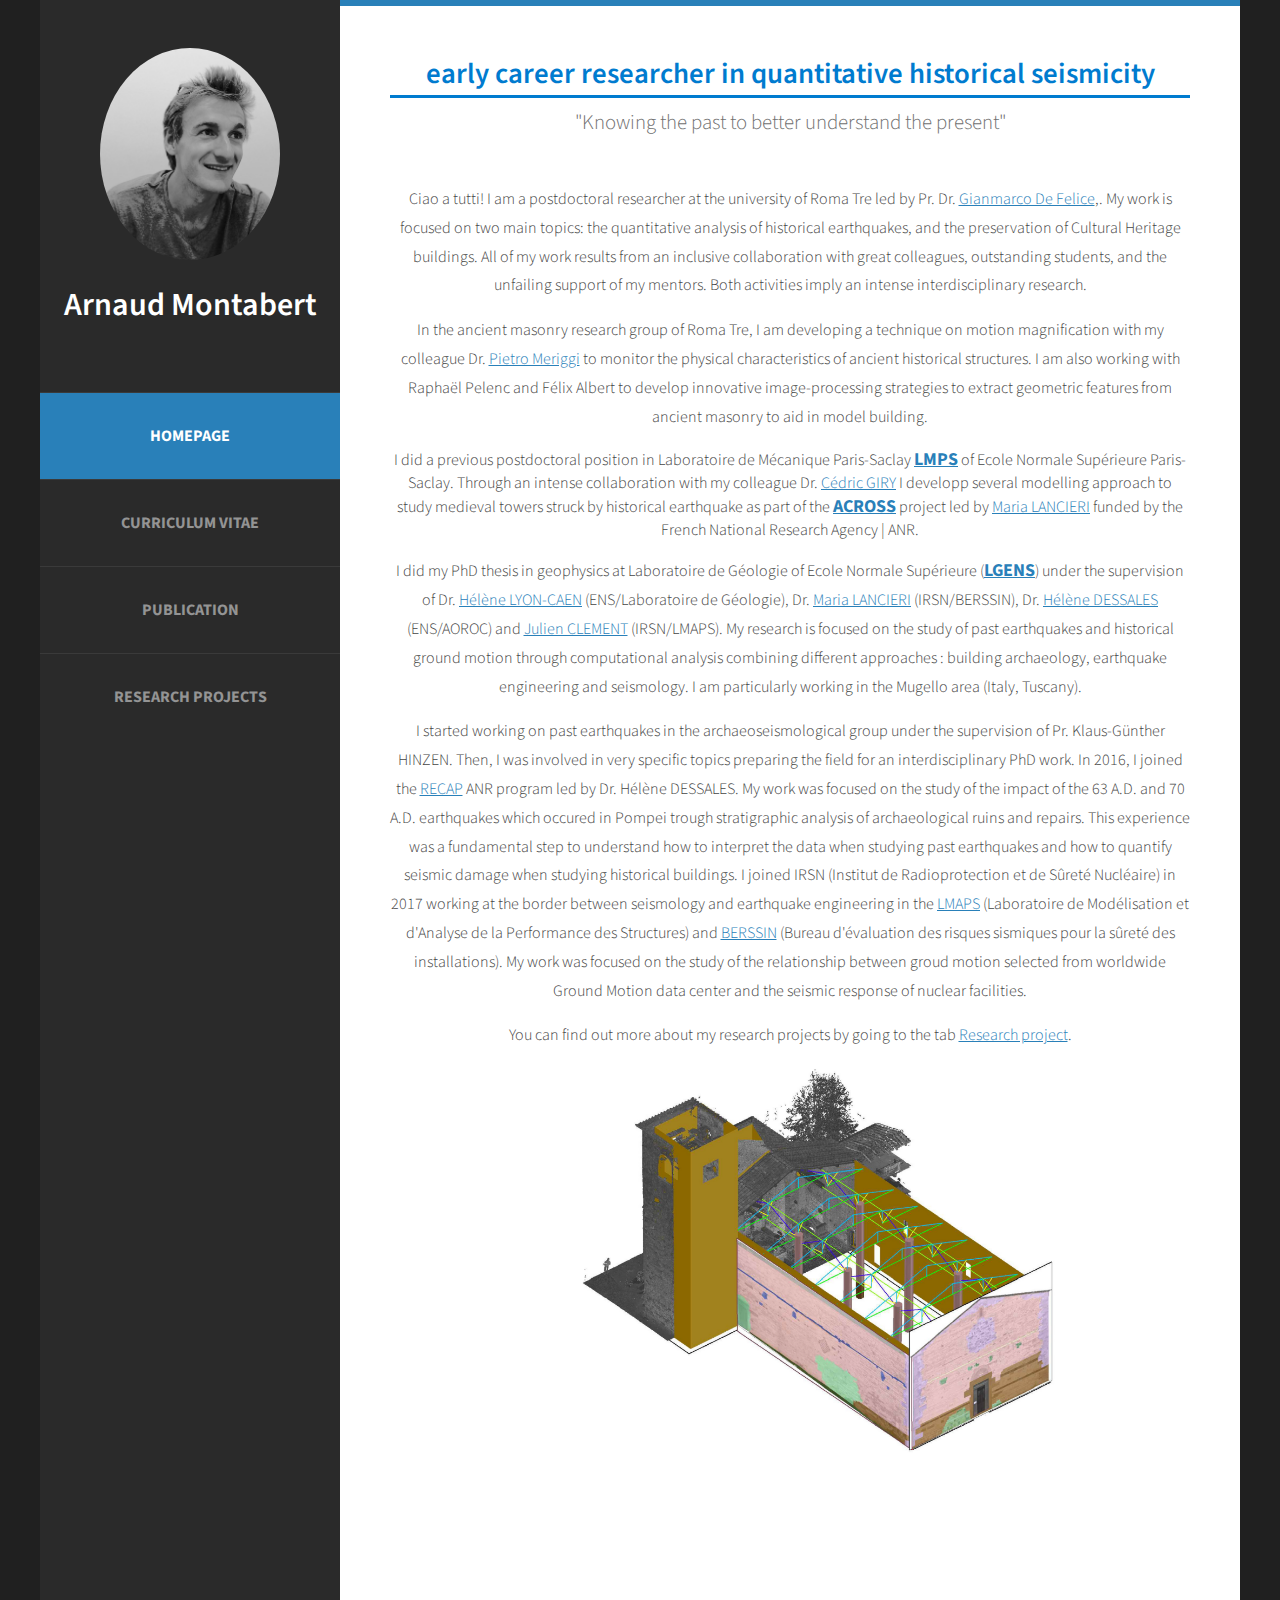
==== commit bdb1aa53: "Mise àjour du site perso depuis ma prise de position a Roma Tre. Ajout des papiers accepte et de la " ====
--- a/index.html
+++ b/index.html
@@ -49,7 +49,11 @@
 				<span class="byline">"Knowing the past to better understand the present"</span>
 			</div>
 			<p>
-			I am a postdoctoral researcher at Laboratoire de Mécanique Paris-Saclay <strong><a href="https://ens-paris-saclay.fr/recherche/laboratoires-et-instituts/laboratoire-de-mecanique-paris-saclay-lmps" target="_blank">LMPS</a></strong> of Ecole Normale Supérieure Paris-Saclay. I am studying medieval towers struck by historical earthquake as part of the <strong> <a href="https://across-project.github.io/" target="_blank">ACROSS</a></strong> project funded by the French National Research Agency | ANR. 
+			Ciao a tutti! I am a postdoctoral researcher at the university of Roma Tre led by Pr. Dr. <a href = "https://www.romatrestrutture.eu/people/gianmarco-de-felice/" target="_blank">Gianmarco De Felice</a></strong>,. My work is focused on two main topics: the quantitative analysis of historical earthquakes, and the preservation of Cultural Heritage buildings. All of my work results from an inclusive collaboration with great colleagues, outstanding students, and the unfailing support of my mentors. Both activities imply an intense interdisciplinary research. 
+
+			<p>In the ancient masonry research group of Roma Tre, I am developing a technique on motion magnification with my colleague Dr. <a href = "https://www.romatrestrutture.eu/people/pietro-meriggi/" target="_blank">Pietro Meriggi</a></strong> to monitor the physical characteristics of ancient historical structures. I am also working with Raphaël Pelenc and Félix Albert to develop innovative image-processing strategies to extract geometric features from ancient masonry to aid in model building. </p>
+
+I did a previous postdoctoral position in Laboratoire de Mécanique Paris-Saclay <strong><a href="https://ens-paris-saclay.fr/recherche/laboratoires-et-instituts/laboratoire-de-mecanique-paris-saclay-lmps" target="_blank">LMPS</a></strong> of Ecole Normale Supérieure Paris-Saclay. Through an intense collaboration with my colleague Dr. <a href="https://lmps.ens-paris-saclay.fr/fr/annuaire-des-personnes/cedric-giry" target="_blank">Cédric GIRY</a> I developp several modelling approach to study medieval towers struck by historical earthquake as part of the <strong> <a href="https://across-project.github.io/" target="_blank">ACROSS</a></strong> project led by <a href="https://www.linkedin.com/in/marialancieri/?originalSubdomain=fr" target="_blank">Maria LANCIERI</a> funded by the French National Research Agency | ANR. 
 			</p>
 
 			<p>I did my PhD thesis in geophysics at Laboratoire de Géologie of Ecole Normale Supérieure (<strong><a href="http://www.geologie.ens.fr" target="_blank">LGENS</a></strong>) under the supervision of Dr. <a href="http://www.geologie.ens.fr/spiplabocnrs/spip.php?article27&lang=fr" target="_blank">Hélène LYON-CAEN</a> (ENS/Laboratoire de Géologie), Dr.  <a href="https://www.linkedin.com/in/marialancieri/?originalSubdomain=fr" target="_blank">Maria LANCIERI</a> (IRSN/BERSSIN), Dr. <a href= "http://www.archeo.ens.fr/Dessales-Helene.html" target="_blank">Hélène DESSALES</a> (ENS/AOROC) and <a href="https://www.linkedin.com/in/julien-clement-0abb15167/?originalSubdomain=fr"  target="_blank">Julien CLEMENT</a> (IRSN/LMAPS). My research is focused on the study of past earthquakes and historical ground motion through computational analysis combining different approaches : building archaeology, earthquake engineering and seismology. I am particularly working in the Mugello area (Italy, Tuscany).
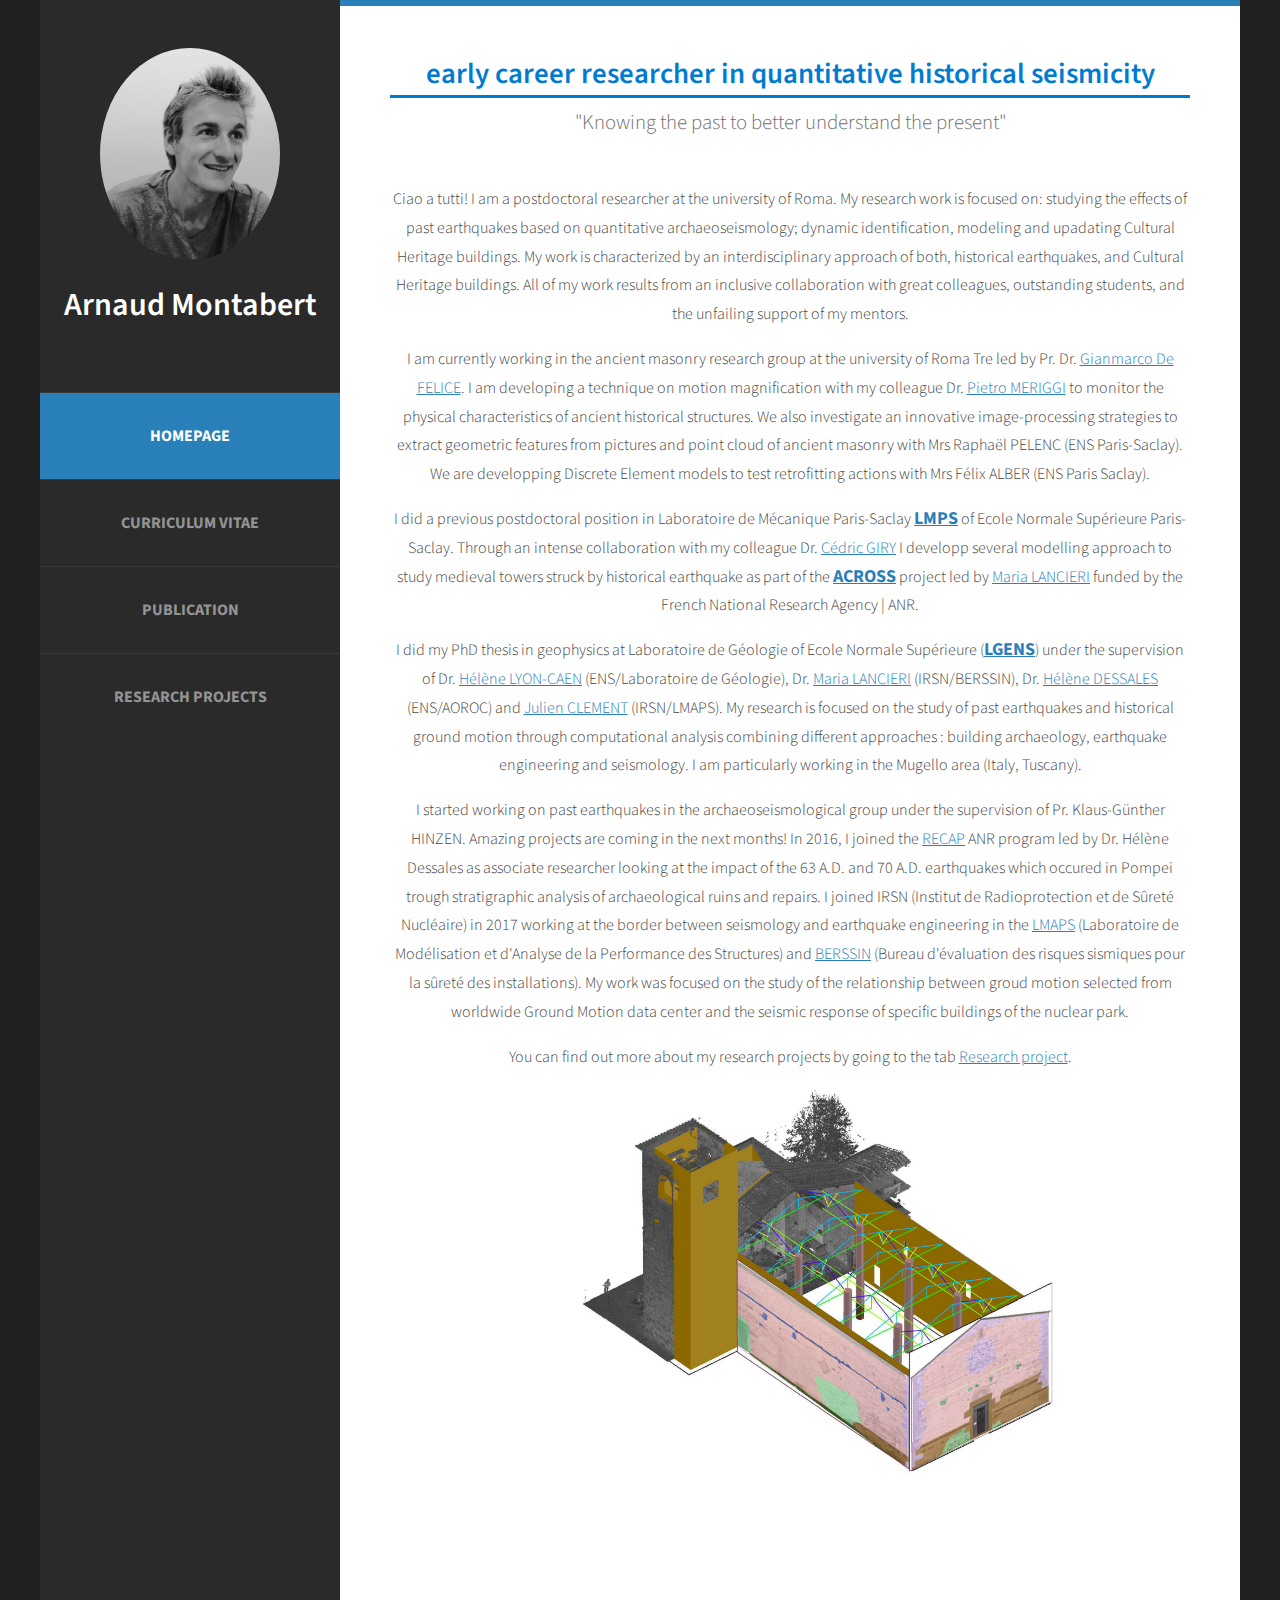
==== commit 9acfd65f: "Update : - main page (index.html) - list of publication + chapters in book + presentation" ====
--- a/index.html
+++ b/index.html
@@ -49,20 +49,22 @@
 				<span class="byline">"Knowing the past to better understand the present"</span>
 			</div>
 			<p>
-			Ciao a tutti! I am a postdoctoral researcher at the university of Roma Tre led by Pr. Dr. <a href = "https://www.romatrestrutture.eu/people/gianmarco-de-felice/" target="_blank">Gianmarco De Felice</a></strong>,. My work is focused on two main topics: the quantitative analysis of historical earthquakes, and the preservation of Cultural Heritage buildings. All of my work results from an inclusive collaboration with great colleagues, outstanding students, and the unfailing support of my mentors. Both activities imply an intense interdisciplinary research. 
+			Ciao a tutti! I am a postdoctoral researcher at the university of Roma. My research work is focused on: studying the effects of past earthquakes based on quantitative archaeoseismology; dynamic identification, modeling and upadating Cultural Heritage buildings. My work is characterized by an interdisciplinary approach of both, historical earthquakes, and Cultural Heritage buildings. All of my work results from an inclusive collaboration with great colleagues, outstanding students, and the unfailing support of my mentors.</p>
 
-			<p>In the ancient masonry research group of Roma Tre, I am developing a technique on motion magnification with my colleague Dr. <a href = "https://www.romatrestrutture.eu/people/pietro-meriggi/" target="_blank">Pietro Meriggi</a></strong> to monitor the physical characteristics of ancient historical structures. I am also working with Raphaël Pelenc and Félix Albert to develop innovative image-processing strategies to extract geometric features from ancient masonry to aid in model building. </p>
 
-I did a previous postdoctoral position in Laboratoire de Mécanique Paris-Saclay <strong><a href="https://ens-paris-saclay.fr/recherche/laboratoires-et-instituts/laboratoire-de-mecanique-paris-saclay-lmps" target="_blank">LMPS</a></strong> of Ecole Normale Supérieure Paris-Saclay. Through an intense collaboration with my colleague Dr. <a href="https://lmps.ens-paris-saclay.fr/fr/annuaire-des-personnes/cedric-giry" target="_blank">Cédric GIRY</a> I developp several modelling approach to study medieval towers struck by historical earthquake as part of the <strong> <a href="https://across-project.github.io/" target="_blank">ACROSS</a></strong> project led by <a href="https://www.linkedin.com/in/marialancieri/?originalSubdomain=fr" target="_blank">Maria LANCIERI</a> funded by the French National Research Agency | ANR. 
+			<p>
+			I am currently working in the ancient masonry research group at the university of Roma Tre led by Pr. Dr. <a href = "https://www.romatrestrutture.eu/people/gianmarco-de-felice/" target="_blank">Gianmarco De FELICE</a></strong>. I am developing a technique on motion magnification with my colleague Dr. <a href = "https://www.romatrestrutture.eu/people/pietro-meriggi/" target="_blank">Pietro MERIGGI</a></strong> to monitor the physical characteristics of ancient historical structures. We also investigate an innovative image-processing strategies to extract geometric features from pictures and point cloud of ancient masonry with Mrs Raphaël PELENC (ENS Paris-Saclay). We are developping Discrete Element models to test retrofitting actions with Mrs Félix ALBER (ENS Paris Saclay).</p>
+
+			<p> I did a previous postdoctoral position in Laboratoire de Mécanique Paris-Saclay <strong><a href="https://ens-paris-saclay.fr/recherche/laboratoires-et-instituts/laboratoire-de-mecanique-paris-saclay-lmps" target="_blank">LMPS</a></strong> of Ecole Normale Supérieure Paris-Saclay. Through an intense collaboration with my colleague Dr. <a href="https://lmps.ens-paris-saclay.fr/fr/annuaire-des-personnes/cedric-giry" target="_blank">Cédric GIRY</a> I developp several modelling approach to study medieval towers struck by historical earthquake as part of the <strong> <a href="https://across-project.github.io/" target="_blank">ACROSS</a></strong> project led by <a href="https://www.linkedin.com/in/marialancieri/?originalSubdomain=fr" target="_blank">Maria LANCIERI</a> funded by the French National Research Agency | ANR. 
 			</p>
 
 			<p>I did my PhD thesis in geophysics at Laboratoire de Géologie of Ecole Normale Supérieure (<strong><a href="http://www.geologie.ens.fr" target="_blank">LGENS</a></strong>) under the supervision of Dr. <a href="http://www.geologie.ens.fr/spiplabocnrs/spip.php?article27&lang=fr" target="_blank">Hélène LYON-CAEN</a> (ENS/Laboratoire de Géologie), Dr.  <a href="https://www.linkedin.com/in/marialancieri/?originalSubdomain=fr" target="_blank">Maria LANCIERI</a> (IRSN/BERSSIN), Dr. <a href= "http://www.archeo.ens.fr/Dessales-Helene.html" target="_blank">Hélène DESSALES</a> (ENS/AOROC) and <a href="https://www.linkedin.com/in/julien-clement-0abb15167/?originalSubdomain=fr"  target="_blank">Julien CLEMENT</a> (IRSN/LMAPS). My research is focused on the study of past earthquakes and historical ground motion through computational analysis combining different approaches : building archaeology, earthquake engineering and seismology. I am particularly working in the Mugello area (Italy, Tuscany).
-</p>
+			</p>
 <!--<p>
 Graduated in 2016 in Geosciences, Geotechnics and Civil Engineering at Ecole Nationale Supérieure de Géologie - Ecole des Mines de Nancy. Graduated in 2017 in Geophysics at the Department of Geosciences (Major) and at the Departement of Archaeological Sciences (Minor) of Ecole Normale Supérieure. My work and research interests result from a highly multidisciplinary training in geophysics, earthquake engineering and archaeological sciences.
 </p>-->
-<p>
- I started working on past earthquakes in the archaeoseismological group under the supervision of Pr. Klaus-Günther HINZEN. Then, I was involved in very specific topics preparing the field for an interdisciplinary PhD work. In 2016, I joined the <a href="http://recap.huma-num.fr/webpublic/" accesskey="4" title="">RECAP</a> ANR program led by Dr. Hélène DESSALES. My work was focused on the study of the impact of the 63 A.D. and 70 A.D. earthquakes which occured in Pompei trough stratigraphic analysis of archaeological ruins and repairs. This experience was a fundamental step to understand how to interpret the data when studying past earthquakes and how to quantify seismic damage when studying historical buildings. I joined IRSN  (Institut de Radioprotection et de Sûreté Nucléaire) in 2017 working at the border between seismology and earthquake engineering in the <a href ="https://www.irsn.fr/FR/Larecherche/Organisation/equipes/surete-nucleaire/LMAPS/Pages/laboratoire-modelisation-analyse-performance-structures-LMAPS.aspx#.XxvxvhE6_0o" target = "_blanc" >LMAPS</a> (Laboratoire de Modélisation et d'Analyse de la Performance des Structures) and <a href="https://www.irsn.fr/FR/Larecherche/Organisation/equipes/environnement/Berssin/Pages/Bureau-evaluation-risques-sismiques-surete-installations.aspx" target="_blank">BERSSIN</a> (Bureau d'évaluation des risques sismiques pour la sûreté des installations). My work was focused on the study of the relationship between groud motion selected from worldwide Ground Motion data center and the seismic response of nuclear facilities.
+			<p>
+			I started working on past earthquakes in the archaeoseismological group under the supervision of Pr. Klaus-Günther HINZEN. Amazing projects are coming in the next months! In 2016, I joined the <a href="http://recap.huma-num.fr/webpublic/" accesskey="4" title="">RECAP</a> ANR program led by Dr. Hélène Dessales as associate researcher looking at the impact of the 63 A.D. and 70 A.D. earthquakes which occured in Pompei trough stratigraphic analysis of archaeological ruins and repairs. I joined IRSN  (Institut de Radioprotection et de Sûreté Nucléaire) in 2017 working at the border between seismology and earthquake engineering in the <a href ="https://www.irsn.fr/FR/Larecherche/Organisation/equipes/surete-nucleaire/LMAPS/Pages/laboratoire-modelisation-analyse-performance-structures-LMAPS.aspx#.XxvxvhE6_0o" target = "_blanc" >LMAPS</a> (Laboratoire de Modélisation et d'Analyse de la Performance des Structures) and <a href="https://www.irsn.fr/FR/Larecherche/Organisation/equipes/environnement/Berssin/Pages/Bureau-evaluation-risques-sismiques-surete-installations.aspx" target="_blank">BERSSIN</a> (Bureau d'évaluation des risques sismiques pour la sûreté des installations). My work was focused on the study of the relationship between groud motion selected from worldwide Ground Motion data center and the seismic response of specific buildings of the nuclear park.
 </p>
 
 <p>
@@ -71,39 +73,6 @@
 		<div id="banner">
 			<img src="images/background.png" width="80%" alt=""  />
 		</div>
-<!--		<div id="featured">
-			<div class="title">
-				<h2>Maecenas lectus sapien</h2>
-				<span class="byline">Integer sit amet aliquet pretium</span>
-			</div>
-			<ul class="style1">
-				<li class="first">
-					<p class="date"><a href="#">Jan<b>05</b></a></p>
-					<h3>Amet sed volutpat mauris</h3>
-					<p><a href="#">Consectetuer adipiscing elit. Nam pede erat, porta eu, lobortis eget, tempus et, tellus. Etiam neque. Vivamus consequat lorem at nisl. Nullam non wisi a sem semper eleifend. Etiam non felis. Donec ut ante.</a></p>
-				</li>
-				<li>
-					<p class="date"><a href="#">Jan<b>03</b></a></p>
-					<h3>Sagittis diam dolor amet</h3>
-					<p><a href="#">Etiam non felis. Donec ut ante. In id eros. Suspendisse lacus turpis, cursus egestas at sem. Mauris quam enim, molestie. Donec leo, vivamus fermentum nibh in augue praesent congue rutrum.</a></p>
-				</li>
-				<li>
-					<p class="date"><a href="#">Jan<b>01</b></a></p>
-					<h3>Amet sed volutpat mauris</h3>
-					<p><a href="#">Consectetuer adipiscing elit. Nam pede erat, porta eu, lobortis eget, tempus et, tellus. Etiam neque. Vivamus consequat lorem at nisl. Nullam non wisi a sem semper eleifend. Etiam non felis. Donec ut ante.</a></p>
-				</li>
-				<li>
-					<p class="date"><a href="#">Dec<b>31</b></a></p>
-					<h3>Sagittis diam dolor amet</h3>
-					<p><a href="#">Etiam non felis. Donec ut ante. In id eros. Suspendisse lacus turpis, cursus egestas at sem. Mauris quam enim, molestie. Donec leo, vivamus fermentum nibh in augue praesent congue rutrum.</a></p>
-				</li>
-			</ul>
-		</div>
-		<div id="copyright">
-			<span>&copy; Untitled. All rights reserved. | Photos by <a href="http://fotogrph.com/">Fotogrph</a></span>
-			<span>Design by <a href="http://templated.co" rel="nofollow">TEMPLATED</a>.</span>
-		</div>
-	</div>
-</div>-->
+
 </body>
 </html>
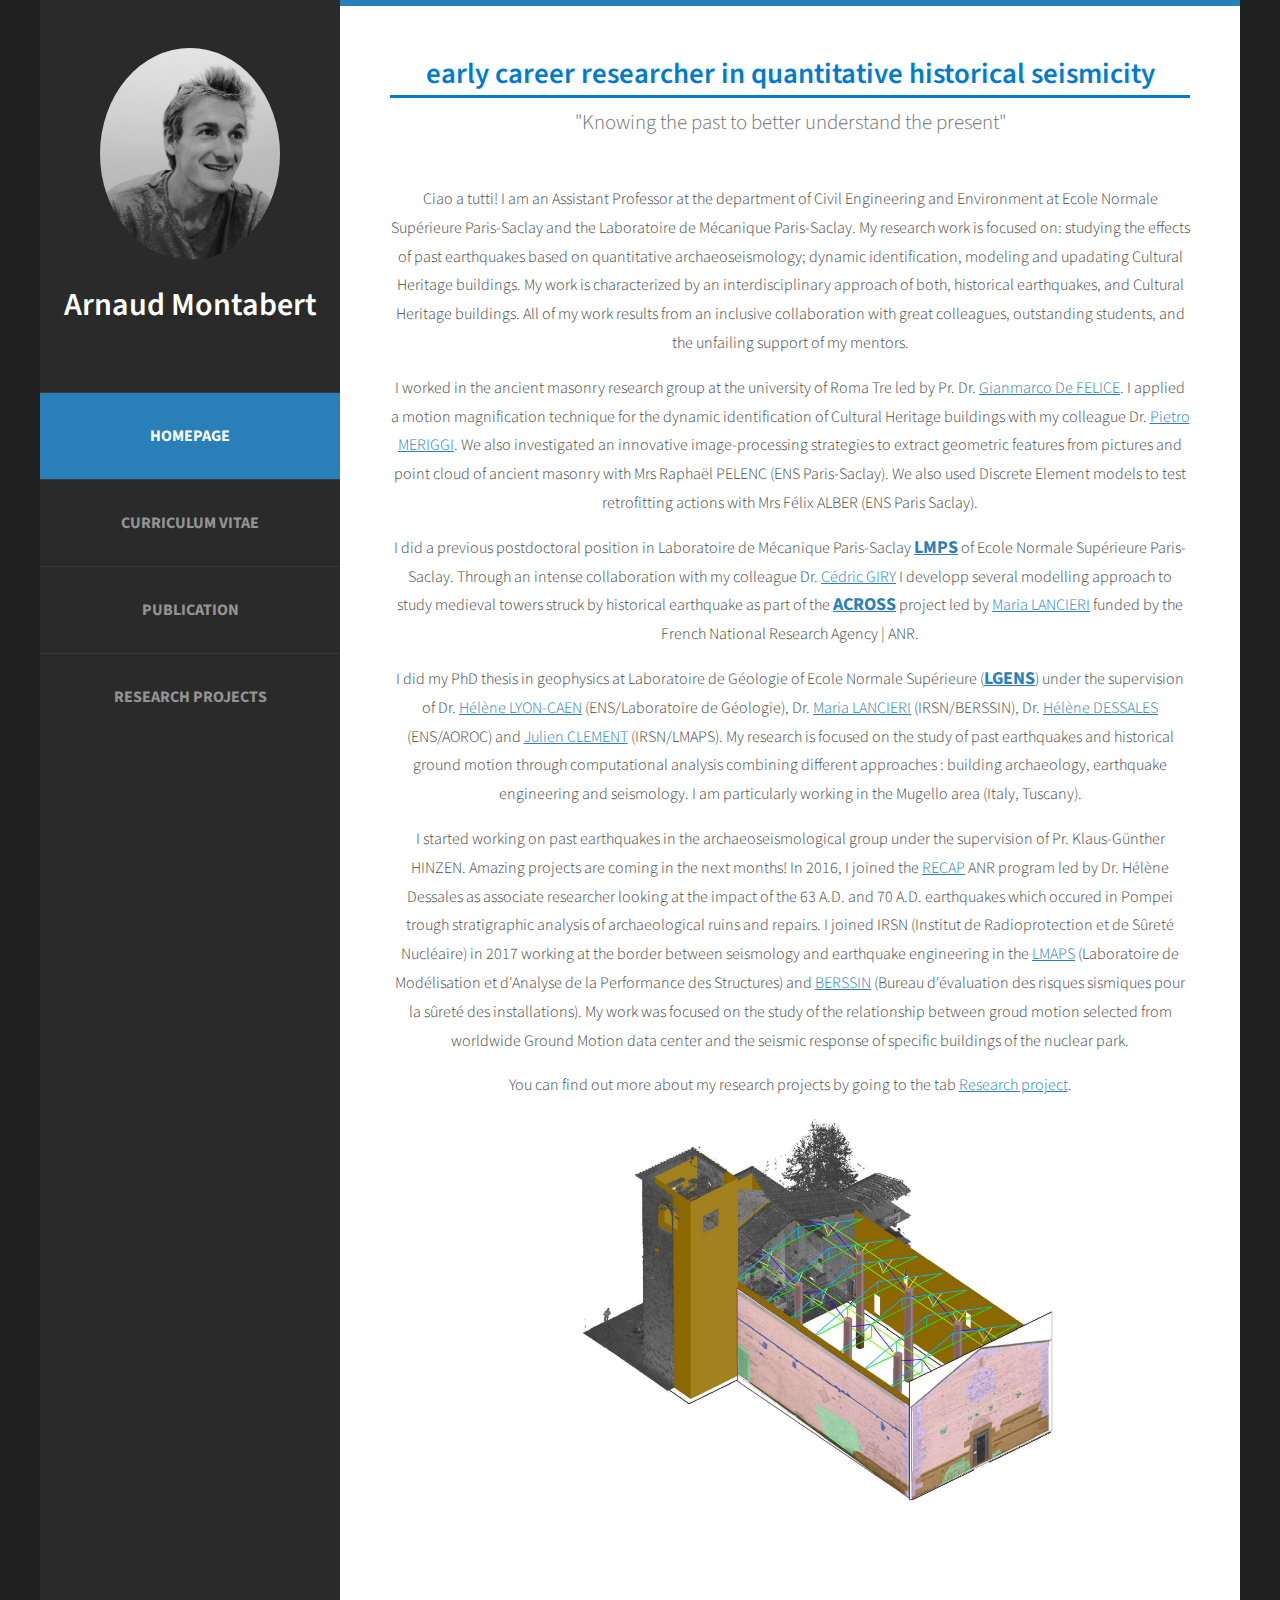
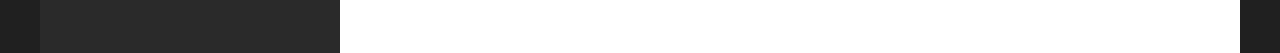
==== commit 2b4950c4: "Mise a jour du CV -> position as assistant professor" ====
--- a/index.html
+++ b/index.html
@@ -49,11 +49,11 @@
 				<span class="byline">"Knowing the past to better understand the present"</span>
 			</div>
 			<p>
-			Ciao a tutti! I am a postdoctoral researcher at the university of Roma. My research work is focused on: studying the effects of past earthquakes based on quantitative archaeoseismology; dynamic identification, modeling and upadating Cultural Heritage buildings. My work is characterized by an interdisciplinary approach of both, historical earthquakes, and Cultural Heritage buildings. All of my work results from an inclusive collaboration with great colleagues, outstanding students, and the unfailing support of my mentors.</p>
+			Ciao a tutti! I am an Assistant Professor at the department of Civil Engineering and Environment at Ecole Normale Supérieure Paris-Saclay and the Laboratoire de Mécanique Paris-Saclay. My research work is focused on: studying the effects of past earthquakes based on quantitative archaeoseismology; dynamic identification, modeling and upadating Cultural Heritage buildings. My work is characterized by an interdisciplinary approach of both, historical earthquakes, and Cultural Heritage buildings. All of my work results from an inclusive collaboration with great colleagues, outstanding students, and the unfailing support of my mentors.</p>
 
 
 			<p>
-			I am currently working in the ancient masonry research group at the university of Roma Tre led by Pr. Dr. <a href = "https://www.romatrestrutture.eu/people/gianmarco-de-felice/" target="_blank">Gianmarco De FELICE</a></strong>. I am developing a technique on motion magnification with my colleague Dr. <a href = "https://www.romatrestrutture.eu/people/pietro-meriggi/" target="_blank">Pietro MERIGGI</a></strong> to monitor the physical characteristics of ancient historical structures. We also investigate an innovative image-processing strategies to extract geometric features from pictures and point cloud of ancient masonry with Mrs Raphaël PELENC (ENS Paris-Saclay). We are developping Discrete Element models to test retrofitting actions with Mrs Félix ALBER (ENS Paris Saclay).</p>
+			I worked in the ancient masonry research group at the university of Roma Tre led by Pr. Dr. <a href = "https://www.romatrestrutture.eu/people/gianmarco-de-felice/" target="_blank">Gianmarco De FELICE</a></strong>. I applied a motion magnification technique for the dynamic identification of Cultural Heritage buildings with my colleague Dr. <a href = "https://www.romatrestrutture.eu/people/pietro-meriggi/" target="_blank">Pietro MERIGGI</a></strong>. We also investigated an innovative image-processing strategies to extract geometric features from pictures and point cloud of ancient masonry with Mrs Raphaël PELENC (ENS Paris-Saclay). We also used Discrete Element models to test retrofitting actions with Mrs Félix ALBER (ENS Paris Saclay).</p>
 
 			<p> I did a previous postdoctoral position in Laboratoire de Mécanique Paris-Saclay <strong><a href="https://ens-paris-saclay.fr/recherche/laboratoires-et-instituts/laboratoire-de-mecanique-paris-saclay-lmps" target="_blank">LMPS</a></strong> of Ecole Normale Supérieure Paris-Saclay. Through an intense collaboration with my colleague Dr. <a href="https://lmps.ens-paris-saclay.fr/fr/annuaire-des-personnes/cedric-giry" target="_blank">Cédric GIRY</a> I developp several modelling approach to study medieval towers struck by historical earthquake as part of the <strong> <a href="https://across-project.github.io/" target="_blank">ACROSS</a></strong> project led by <a href="https://www.linkedin.com/in/marialancieri/?originalSubdomain=fr" target="_blank">Maria LANCIERI</a> funded by the French National Research Agency | ANR. 
 			</p>
